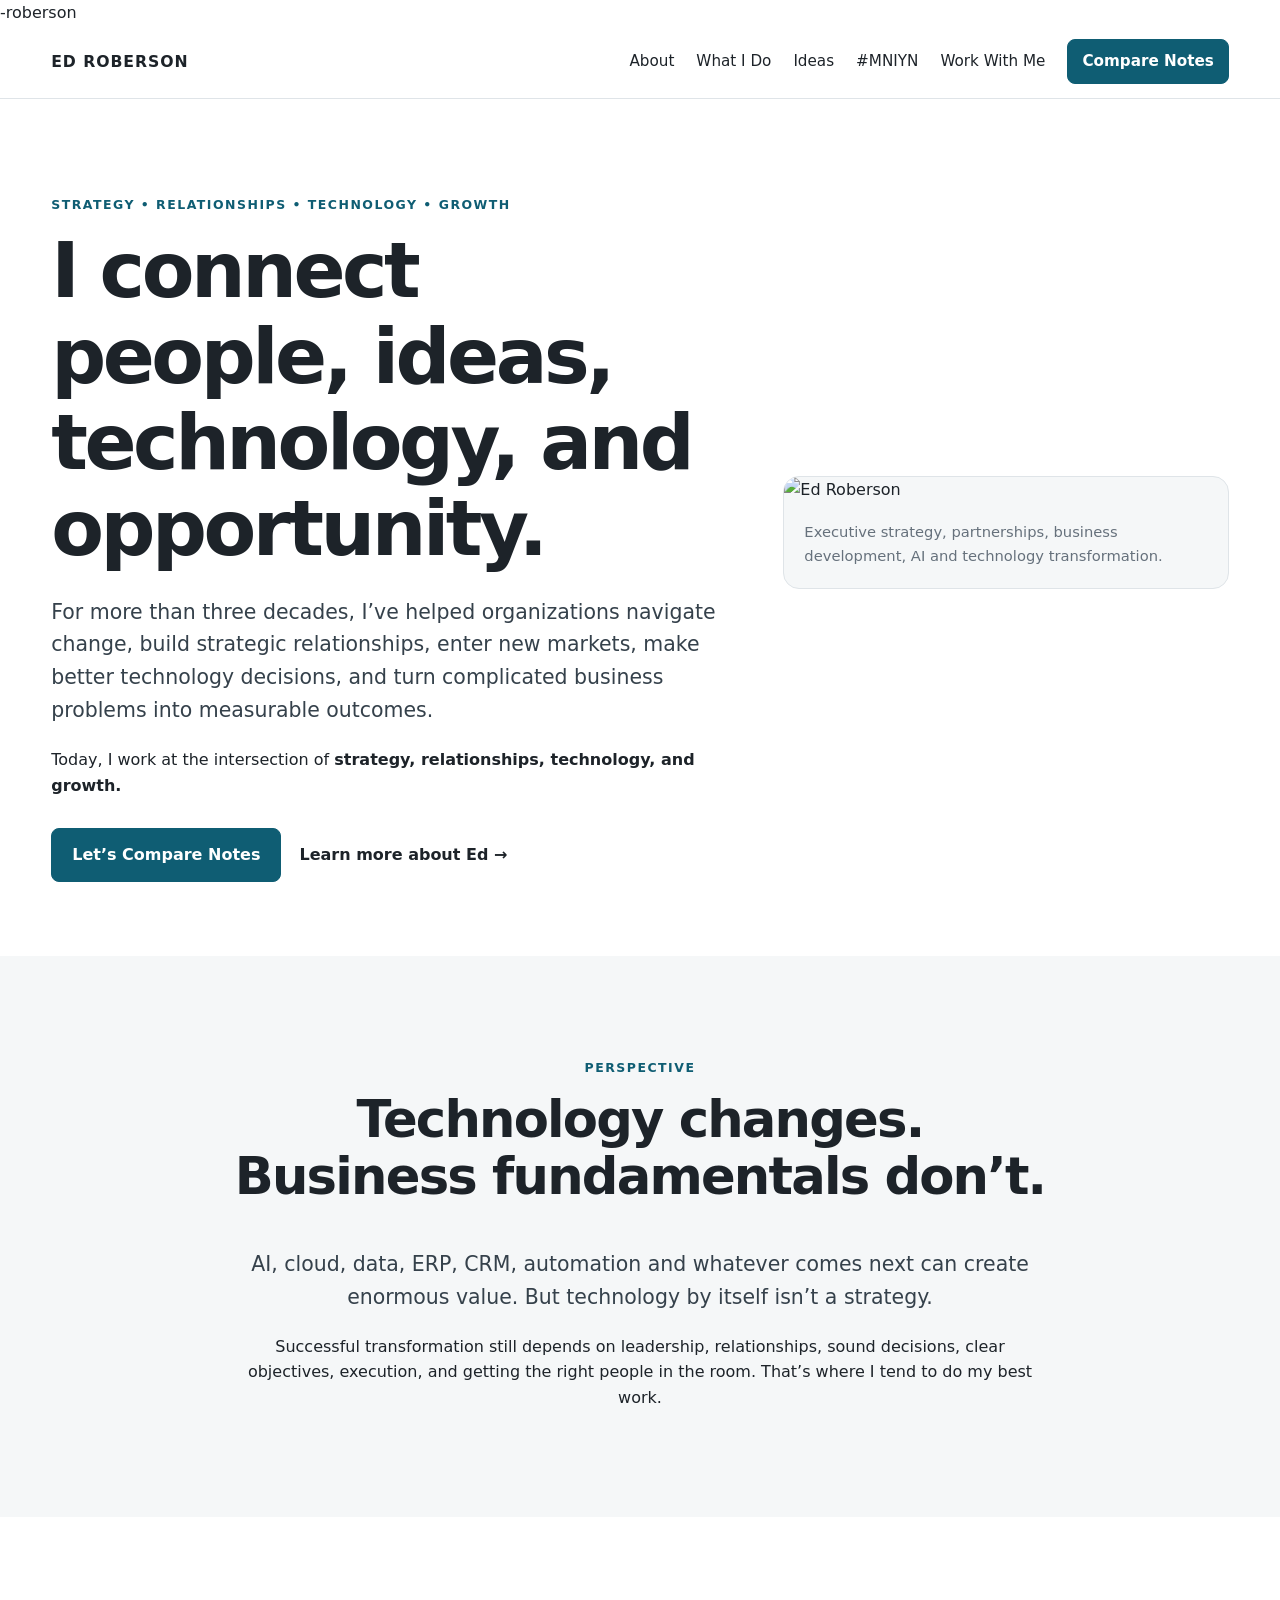
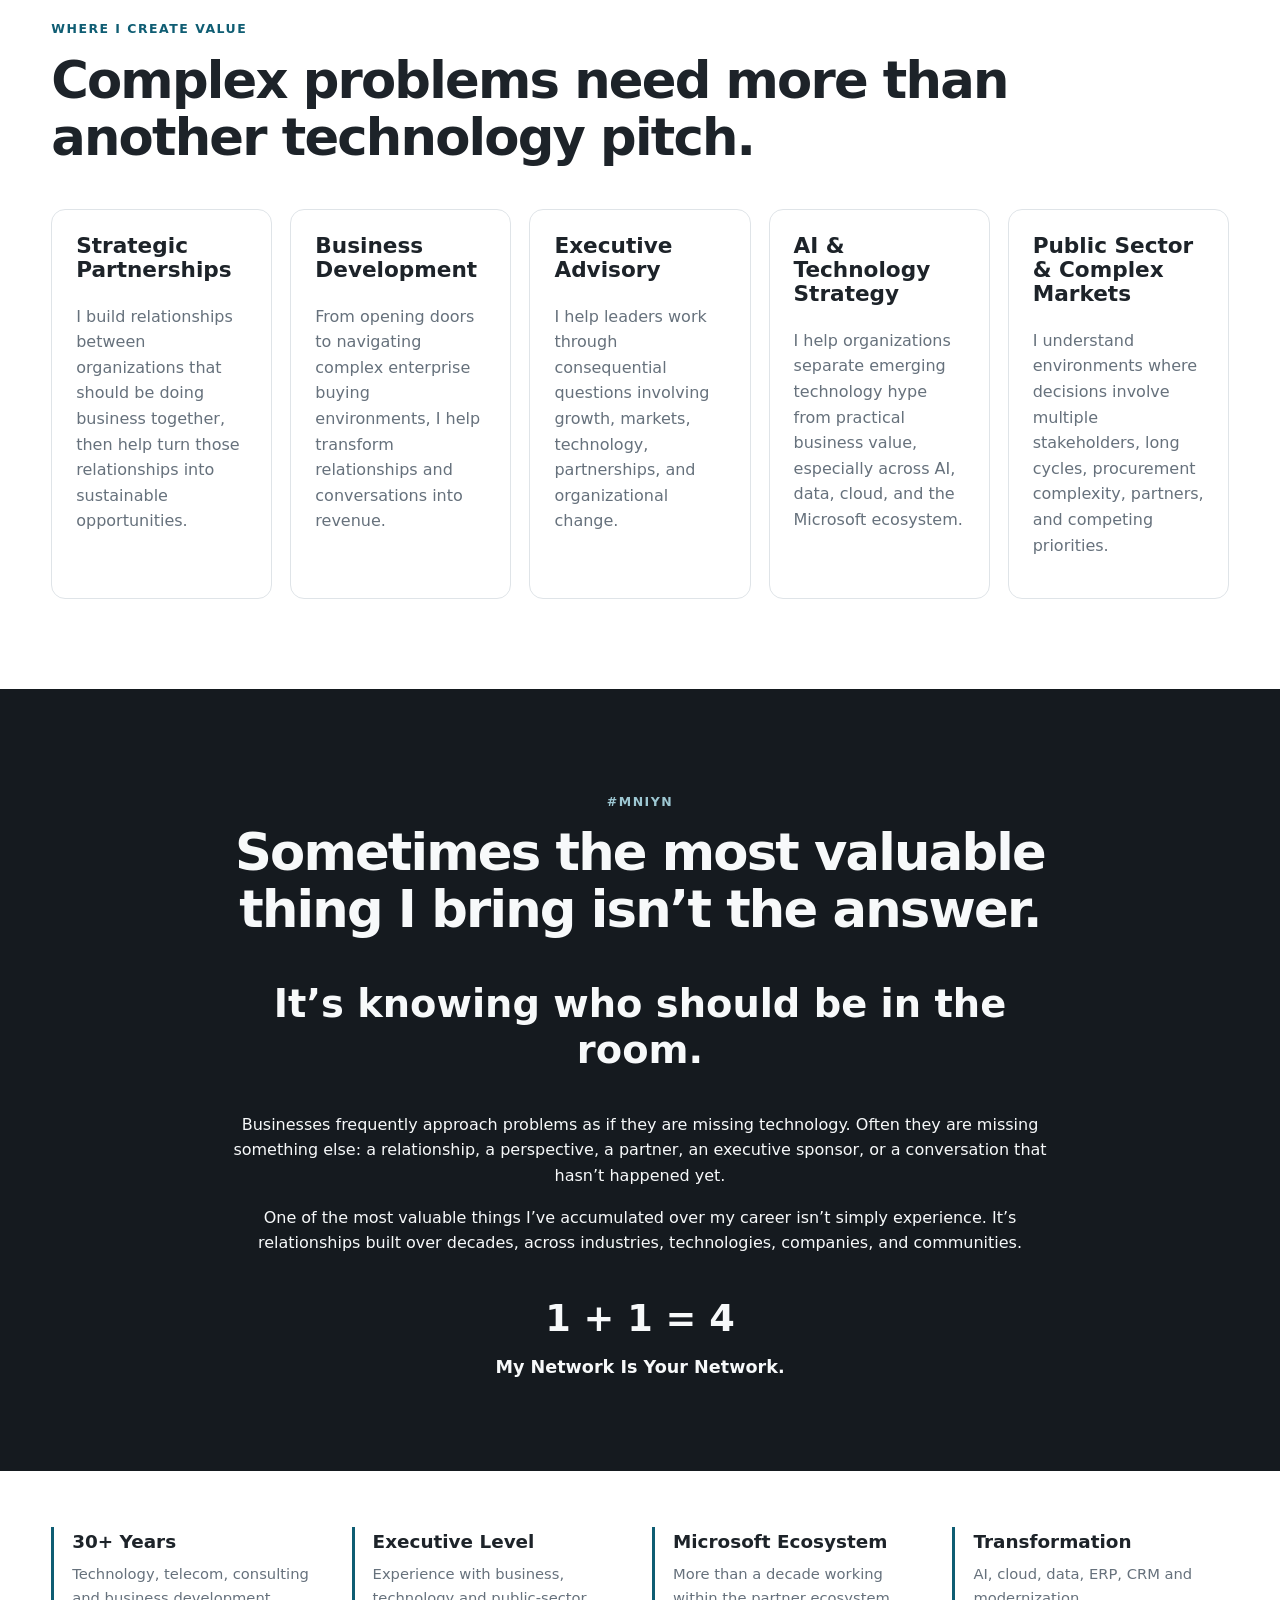
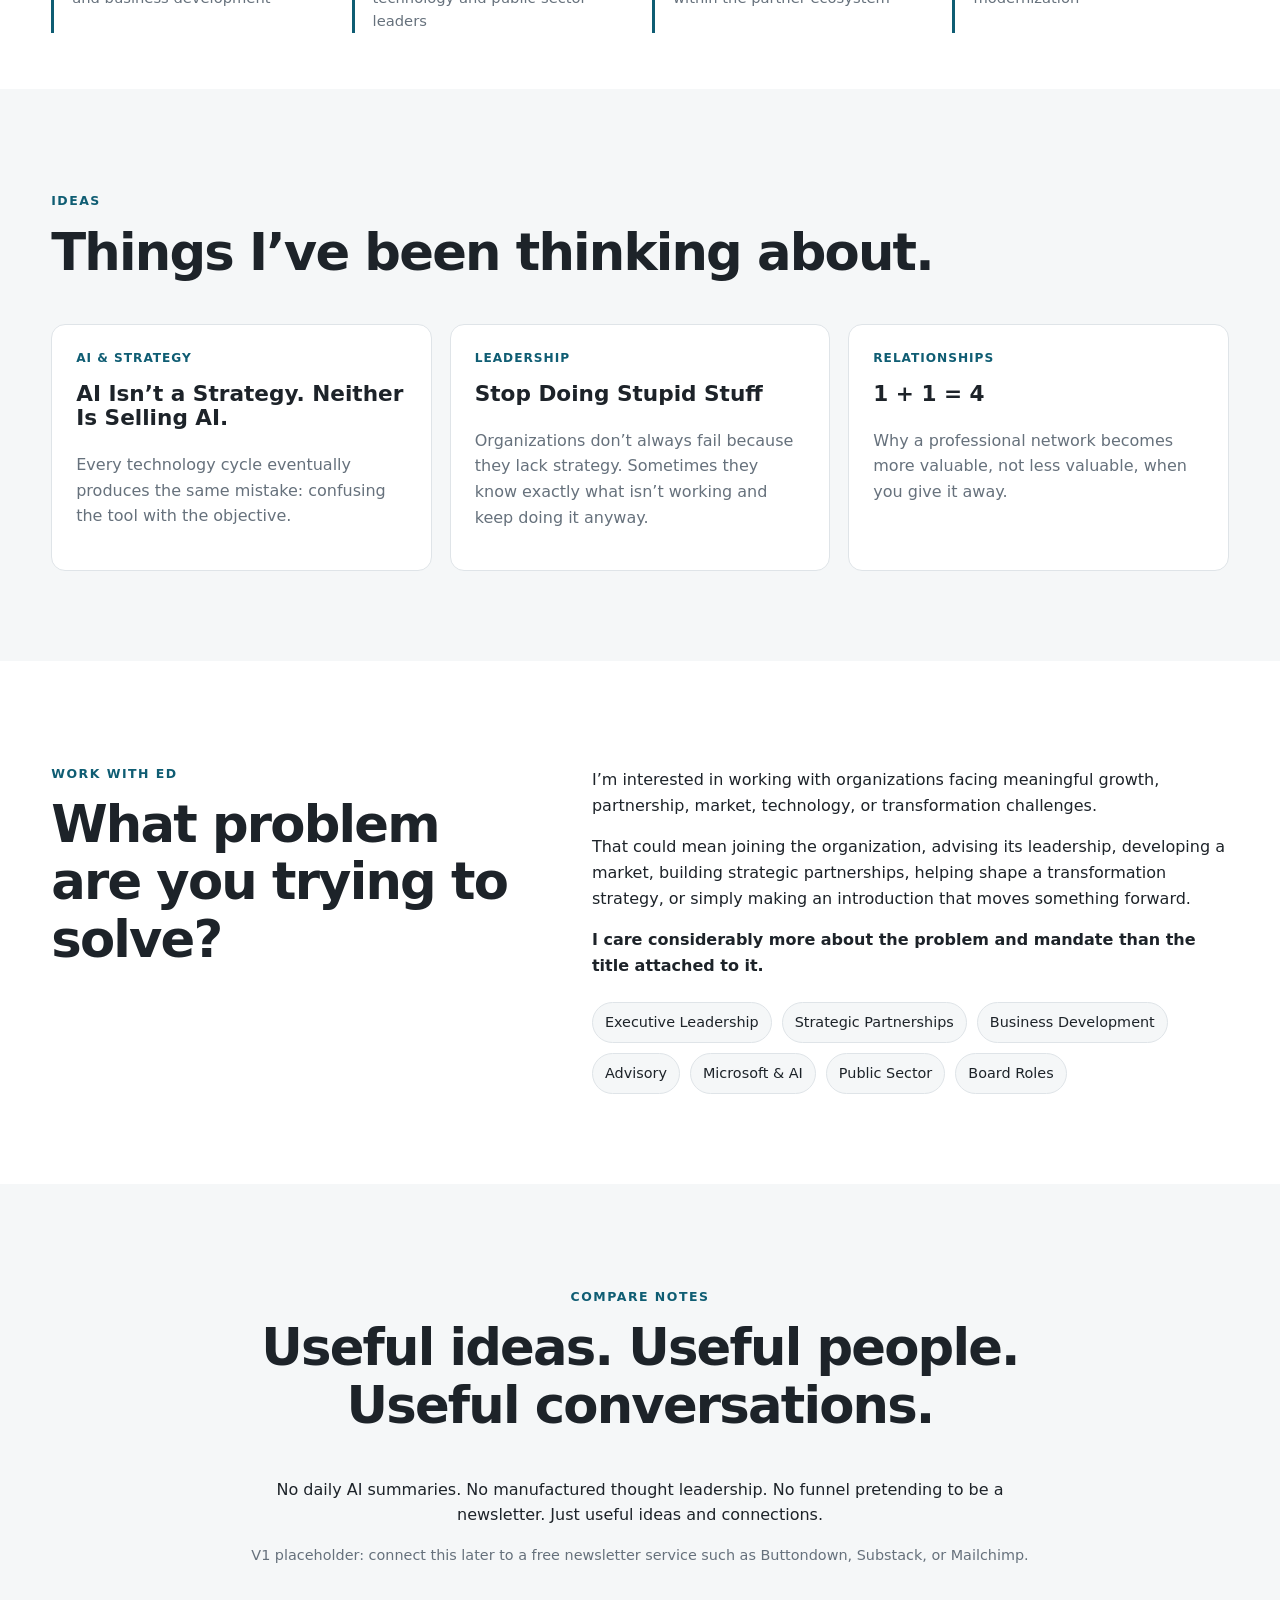
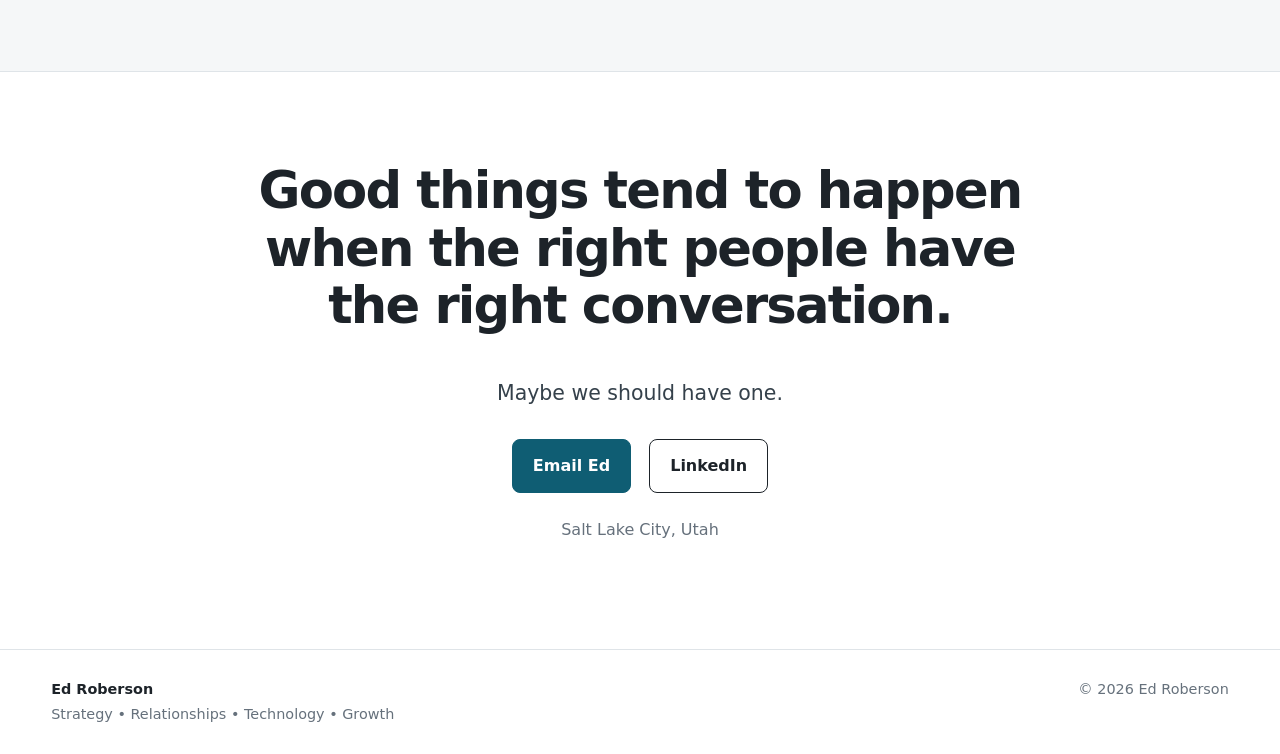
==== index.html @ 77c72680 "Update index.html" ====
-roberson<!DOCTYPE html>
<html lang="en">
<head>
  <meta charset="UTF-8" />
  <meta name="viewport" content="width=device-width, initial-scale=1.0" />
  <title>Ed Roberson | Strategy, Relationships, Technology, Growth</title>
  <meta name="description" content="Ed Roberson helps organizations connect strategy, relationships, technology, and opportunity to create growth and measurable business outcomes." />
  <meta property="og:title" content="Ed Roberson | Strategy, Relationships, Technology, Growth" />
  <meta property="og:description" content="I connect people, ideas, technology, and opportunity." />
  <meta property="og:type" content="website" />
  <meta property="og:url" content="https://www.edroberson.com/" />
  <link rel="stylesheet" href="assets/styles.css" />
</head>
<body>
  <header class="site-header">
    <div class="container nav-wrap">
      <a class="brand" href="#top">ED ROBERSON</a>
      <button class="menu-toggle" aria-label="Open menu" aria-expanded="false">Menu</button>
      <nav class="nav" aria-label="Primary navigation">
        <a href="#about">About</a>
        <a href="#value">What I Do</a>
        <a href="#ideas">Ideas</a>
        <a href="#mniyn">#MNIYN</a>
        <a href="#work">Work With Me</a>
        <a class="button button-small" href="#contact">Compare Notes</a>
      </nav>
    </div>
  </header>

  <main id="top">
    <section class="hero">
      <div class="container hero-grid">
        <div class="hero-copy">
          <p class="eyebrow">Strategy • Relationships • Technology • Growth</p>
          <h1>I connect people, ideas, technology, and opportunity.</h1>
          <p class="lead">For more than three decades, I’ve helped organizations navigate change, build strategic relationships, enter new markets, make better technology decisions, and turn complicated business problems into measurable outcomes.</p>
          <p>Today, I work at the intersection of <strong>strategy, relationships, technology, and growth.</strong></p>
          <div class="hero-actions">
            <a class="button" href="#contact">Let’s Compare Notes</a>
            <a class="text-link" href="#about">Learn more about Ed →</a>
          </div>
        </div>
        <div class="hero-card">
          <img class="hero-photo" src="assets/ed-roberson(3).jpg" alt="Ed Roberson">
          <p class="caption">Executive strategy, partnerships, business development, AI and technology transformation.</p>
        </div>
      </div>
    </section>

    <section class="section light" id="about">
      <div class="container narrow center">
        <p class="eyebrow">Perspective</p>
        <h2>Technology changes. Business fundamentals don’t.</h2>
        <p class="section-lead">AI, cloud, data, ERP, CRM, automation and whatever comes next can create enormous value. But technology by itself isn’t a strategy.</p>
        <p>Successful transformation still depends on leadership, relationships, sound decisions, clear objectives, execution, and getting the right people in the room. That’s where I tend to do my best work.</p>
      </div>
    </section>

    <section class="section" id="value">
      <div class="container">
        <p class="eyebrow">Where I Create Value</p>
        <h2>Complex problems need more than another technology pitch.</h2>
        <div class="cards">
          <article class="card">
            <h3>Strategic Partnerships</h3>
            <p>I build relationships between organizations that should be doing business together, then help turn those relationships into sustainable opportunities.</p>
          </article>
          <article class="card">
            <h3>Business Development</h3>
            <p>From opening doors to navigating complex enterprise buying environments, I help transform relationships and conversations into revenue.</p>
          </article>
          <article class="card">
            <h3>Executive Advisory</h3>
            <p>I help leaders work through consequential questions involving growth, markets, technology, partnerships, and organizational change.</p>
          </article>
          <article class="card">
            <h3>AI & Technology Strategy</h3>
            <p>I help organizations separate emerging technology hype from practical business value, especially across AI, data, cloud, and the Microsoft ecosystem.</p>
          </article>
          <article class="card">
            <h3>Public Sector & Complex Markets</h3>
            <p>I understand environments where decisions involve multiple stakeholders, long cycles, procurement complexity, partners, and competing priorities.</p>
          </article>
        </div>
      </div>
    </section>

    <section class="section dark" id="mniyn">
      <div class="container narrow center">
        <p class="eyebrow">#MNIYN</p>
        <h2>Sometimes the most valuable thing I bring isn’t the answer.</h2>
        <p class="big-quote">It’s knowing who should be in the room.</p>
        <p>Businesses frequently approach problems as if they are missing technology. Often they are missing something else: a relationship, a perspective, a partner, an executive sponsor, or a conversation that hasn’t happened yet.</p>
        <p>One of the most valuable things I’ve accumulated over my career isn’t simply experience. It’s relationships built over decades, across industries, technologies, companies, and communities.</p>
        <div class="mniyn-mark">
          <span>1 + 1 = 4</span>
          <strong>My Network Is Your Network.</strong>
        </div>
      </div>
    </section>

    <section class="section stats">
      <div class="container stats-grid">
        <div><strong>30+ Years</strong><span>Technology, telecom, consulting and business development</span></div>
        <div><strong>Executive Level</strong><span>Experience with business, technology and public-sector leaders</span></div>
        <div><strong>Microsoft Ecosystem</strong><span>More than a decade working within the partner ecosystem</span></div>
        <div><strong>Transformation</strong><span>AI, cloud, data, ERP, CRM and modernization</span></div>
      </div>
    </section>

    <section class="section light" id="ideas">
      <div class="container">
        <p class="eyebrow">Ideas</p>
        <h2>Things I’ve been thinking about.</h2>
        <div class="cards three">
          <article class="card article-card">
            <span class="tag">AI & Strategy</span>
            <h3>AI Isn’t a Strategy. Neither Is Selling AI.</h3>
            <p>Every technology cycle eventually produces the same mistake: confusing the tool with the objective.</p>
          </article>
          <article class="card article-card">
            <span class="tag">Leadership</span>
            <h3>Stop Doing Stupid Stuff</h3>
            <p>Organizations don’t always fail because they lack strategy. Sometimes they know exactly what isn’t working and keep doing it anyway.</p>
          </article>
          <article class="card article-card">
            <span class="tag">Relationships</span>
            <h3>1 + 1 = 4</h3>
            <p>Why a professional network becomes more valuable, not less valuable, when you give it away.</p>
          </article>
        </div>
      </div>
    </section>

    <section class="section" id="work">
      <div class="container split">
        <div>
          <p class="eyebrow">Work With Ed</p>
          <h2>What problem are you trying to solve?</h2>
        </div>
        <div>
          <p>I’m interested in working with organizations facing meaningful growth, partnership, market, technology, or transformation challenges.</p>
          <p>That could mean joining the organization, advising its leadership, developing a market, building strategic partnerships, helping shape a transformation strategy, or simply making an introduction that moves something forward.</p>
          <p><strong>I care considerably more about the problem and mandate than the title attached to it.</strong></p>
          <div class="pill-list" aria-label="Areas of interest">
            <span>Executive Leadership</span>
            <span>Strategic Partnerships</span>
            <span>Business Development</span>
            <span>Advisory</span>
            <span>Microsoft & AI</span>
            <span>Public Sector</span>
            <span>Board Roles</span>
          </div>
        </div>
      </div>
    </section>

    <section class="section light">
      <div class="container narrow center">
        <p class="eyebrow">Compare Notes</p>
        <h2>Useful ideas. Useful people. Useful conversations.</h2>
        <p>No daily AI summaries. No manufactured thought leadership. No funnel pretending to be a newsletter. Just useful ideas and connections.</p>
        <p class="small-note">V1 placeholder: connect this later to a free newsletter service such as Buttondown, Substack, or Mailchimp.</p>
      </div>
    </section>

    <section class="section final-cta" id="contact">
      <div class="container narrow center">
        <h2>Good things tend to happen when the right people have the right conversation.</h2>
        <p class="section-lead">Maybe we should have one.</p>
        <div class="hero-actions centered">
          <a class="button" href="mailto:ersquared@gmail.com">Email Ed</a>
          <a class="button button-outline" href="https://www.linkedin.com/in/edroberson/" target="_blank" rel="noopener">LinkedIn</a>
        </div>
        <p class="location">Salt Lake City, Utah</p>
      </div>
    </section>
  </main>

  <footer class="site-footer">
    <div class="container footer-wrap">
      <div>
        <strong>Ed Roberson</strong>
        <span>Strategy • Relationships • Technology • Growth</span>
      </div>
      <div>© <span id="year"></span> Ed Roberson</div>
    </div>
  </footer>

  <script src="assets/script.js"></script>
</body>
</html>
---- assets/styles.css ----
* { box-sizing: border-box; }
:root {
  --bg: #ffffff;
  --text: #1d2329;
  --muted: #66717c;
  --line: #dfe4e8;
  --soft: #f5f7f8;
  --dark: #151a1f;
  --accent: #0f5d73;
  --max: 1180px;
}
html { scroll-behavior: smooth; }
body {
  margin: 0;
  font-family: Inter, ui-sans-serif, system-ui, -apple-system, BlinkMacSystemFont, "Segoe UI", sans-serif;
  color: var(--text);
  background: var(--bg);
  line-height: 1.6;
}
a { color: inherit; }
.container { width: min(92%, var(--max)); margin: 0 auto; }
.narrow { max-width: 820px; }
.center { text-align: center; }
.site-header {
  position: sticky; top: 0; z-index: 50;
  background: rgba(255,255,255,.94);
  border-bottom: 1px solid var(--line);
  backdrop-filter: blur(10px);
}
.nav-wrap { min-height: 72px; display: flex; align-items: center; justify-content: space-between; gap: 24px; }
.brand { text-decoration: none; font-weight: 800; letter-spacing: .06em; font-size: .98rem; }
.nav { display: flex; align-items: center; gap: 22px; }
.nav a { text-decoration: none; font-size: .95rem; }
.menu-toggle { display: none; background: none; border: 1px solid var(--line); padding: 8px 12px; border-radius: 8px; }
.button {
  display: inline-flex; align-items: center; justify-content: center;
  padding: 13px 20px; border-radius: 8px;
  background: var(--accent); color: #fff; text-decoration: none; font-weight: 700;
  border: 1px solid var(--accent);
}
.button-small { padding: 9px 14px; }
.button-outline { background: transparent; color: var(--text); border-color: var(--text); }
.hero { padding: 84px 0 74px; }
.hero-grid { display: grid; grid-template-columns: 1.2fr .8fr; gap: 64px; align-items: center; }
.eyebrow { text-transform: uppercase; letter-spacing: .12em; font-size: .78rem; font-weight: 800; color: var(--accent); }
h1, h2, h3 { line-height: 1.12; margin-top: 0; }
h1 { font-size: clamp(3rem, 6vw, 5.6rem); letter-spacing: -.045em; margin-bottom: 24px; }
h2 { font-size: clamp(2.1rem, 4vw, 3.6rem); letter-spacing: -.035em; }
h3 { font-size: 1.35rem; }
.lead, .section-lead { font-size: 1.28rem; color: #35414b; }
.hero-actions { display: flex; gap: 18px; align-items: center; margin-top: 30px; flex-wrap: wrap; }
.hero-actions.centered { justify-content: center; }
.text-link { font-weight: 700; text-decoration: none; }
.hero-card { border: 1px solid var(--line); border-radius: 16px; overflow: hidden; background: var(--soft); }
.photo-placeholder {
  aspect-ratio: 4/5; display: grid; place-items: center;
  background: linear-gradient(145deg, #e7ecef, #f9fafb);
  color: var(--muted); font-size: .82rem; letter-spacing: .1em; font-weight: 800;
}
.caption { padding: 18px 20px 20px; margin: 0; color: var(--muted); font-size: .92rem; }
.section { padding: 90px 0; }
.light { background: var(--soft); }
.dark { background: var(--dark); color: #f7f9fa; }
.dark .eyebrow { color: #9dc7d2; }
.big-quote { font-size: clamp(1.7rem, 3vw, 2.7rem); font-weight: 800; line-height: 1.2; }
.cards { display: grid; grid-template-columns: repeat(5, 1fr); gap: 18px; margin-top: 36px; }
.cards.three { grid-template-columns: repeat(3, 1fr); }
.card { background: #fff; border: 1px solid var(--line); border-radius: 14px; padding: 24px; }
.card p { color: var(--muted); }
.tag { display: inline-block; font-size: .76rem; font-weight: 800; text-transform: uppercase; letter-spacing: .08em; color: var(--accent); margin-bottom: 14px; }
.mniyn-mark { margin-top: 34px; display: grid; gap: 4px; }
.mniyn-mark span { font-size: 2.3rem; font-weight: 900; }
.mniyn-mark strong { font-size: 1.1rem; }
.stats { padding: 56px 0; }
.stats-grid { display: grid; grid-template-columns: repeat(4, 1fr); gap: 24px; }
.stats-grid div { border-left: 3px solid var(--accent); padding-left: 18px; }
.stats-grid strong, .stats-grid span { display: block; }
.stats-grid strong { font-size: 1.15rem; }
.stats-grid span { color: var(--muted); font-size: .92rem; margin-top: 6px; }
.split { display: grid; grid-template-columns: .85fr 1.15fr; gap: 70px; align-items: start; }
.pill-list { display: flex; flex-wrap: wrap; gap: 10px; margin-top: 24px; }
.pill-list span { border: 1px solid var(--line); border-radius: 999px; padding: 8px 12px; font-size: .9rem; background: var(--soft); }
.small-note { color: var(--muted); font-size: .9rem; }
.final-cta { border-top: 1px solid var(--line); }
.location { color: var(--muted); margin-top: 24px; }
.site-footer { border-top: 1px solid var(--line); padding: 28px 0; }
.footer-wrap { display: flex; justify-content: space-between; gap: 24px; color: var(--muted); font-size: .9rem; }
.footer-wrap div:first-child { display: grid; gap: 2px; }
.footer-wrap strong { color: var(--text); }

@media (max-width: 980px) {
  .hero-grid, .split { grid-template-columns: 1fr; }
  .cards { grid-template-columns: repeat(2, 1fr); }
  .cards.three { grid-template-columns: 1fr; }
  .stats-grid { grid-template-columns: repeat(2, 1fr); }
  .hero-card { max-width: 560px; }
}
@media (max-width: 760px) {
  .menu-toggle { display: block; }
  .nav {
    display: none; position: absolute; top: 72px; left: 0; right: 0;
    background: #fff; border-bottom: 1px solid var(--line); padding: 18px 4%;
    flex-direction: column; align-items: stretch;
  }
  .nav.open { display: flex; }
  .nav .button { text-align: center; }
  .hero { padding-top: 58px; }
  h1 { font-size: 3.2rem; }
  .section { padding: 68px 0; }
  .cards, .stats-grid { grid-template-columns: 1fr; }
  .footer-wrap { flex-direction: column; }
}
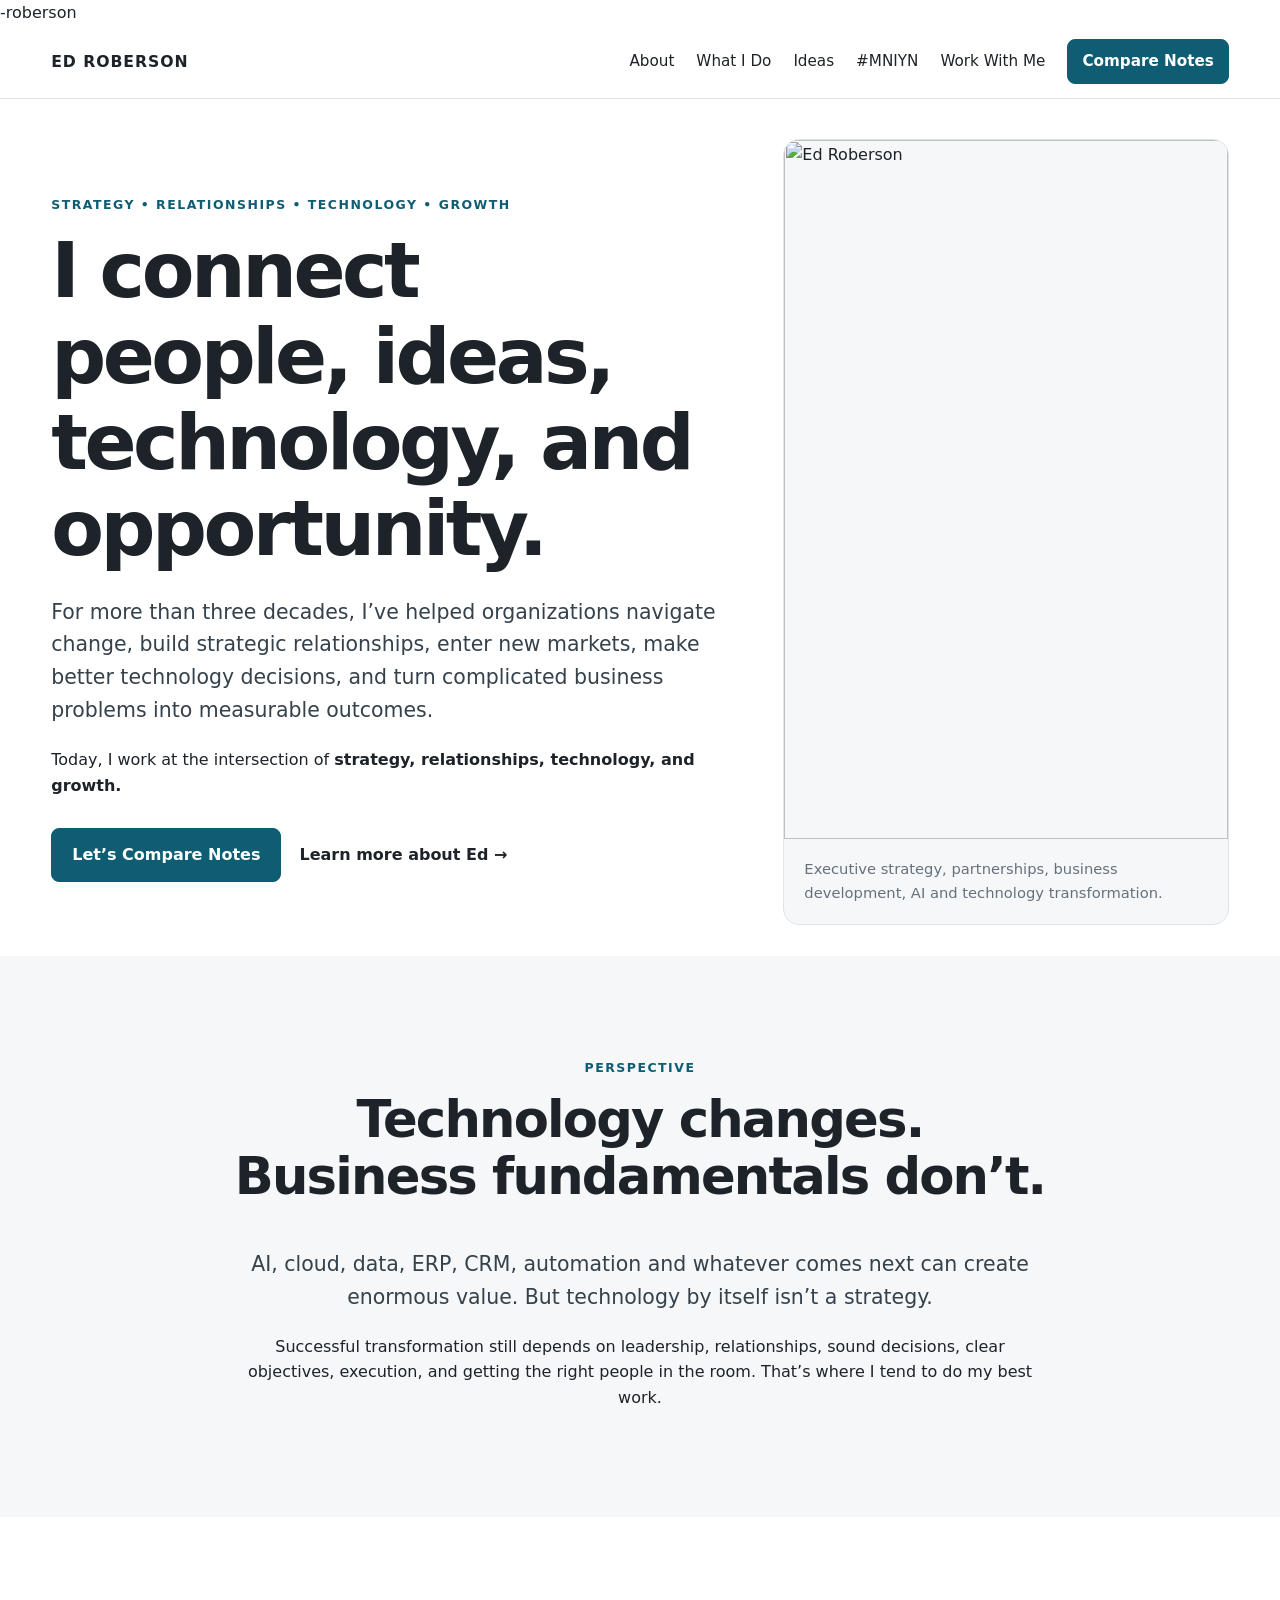
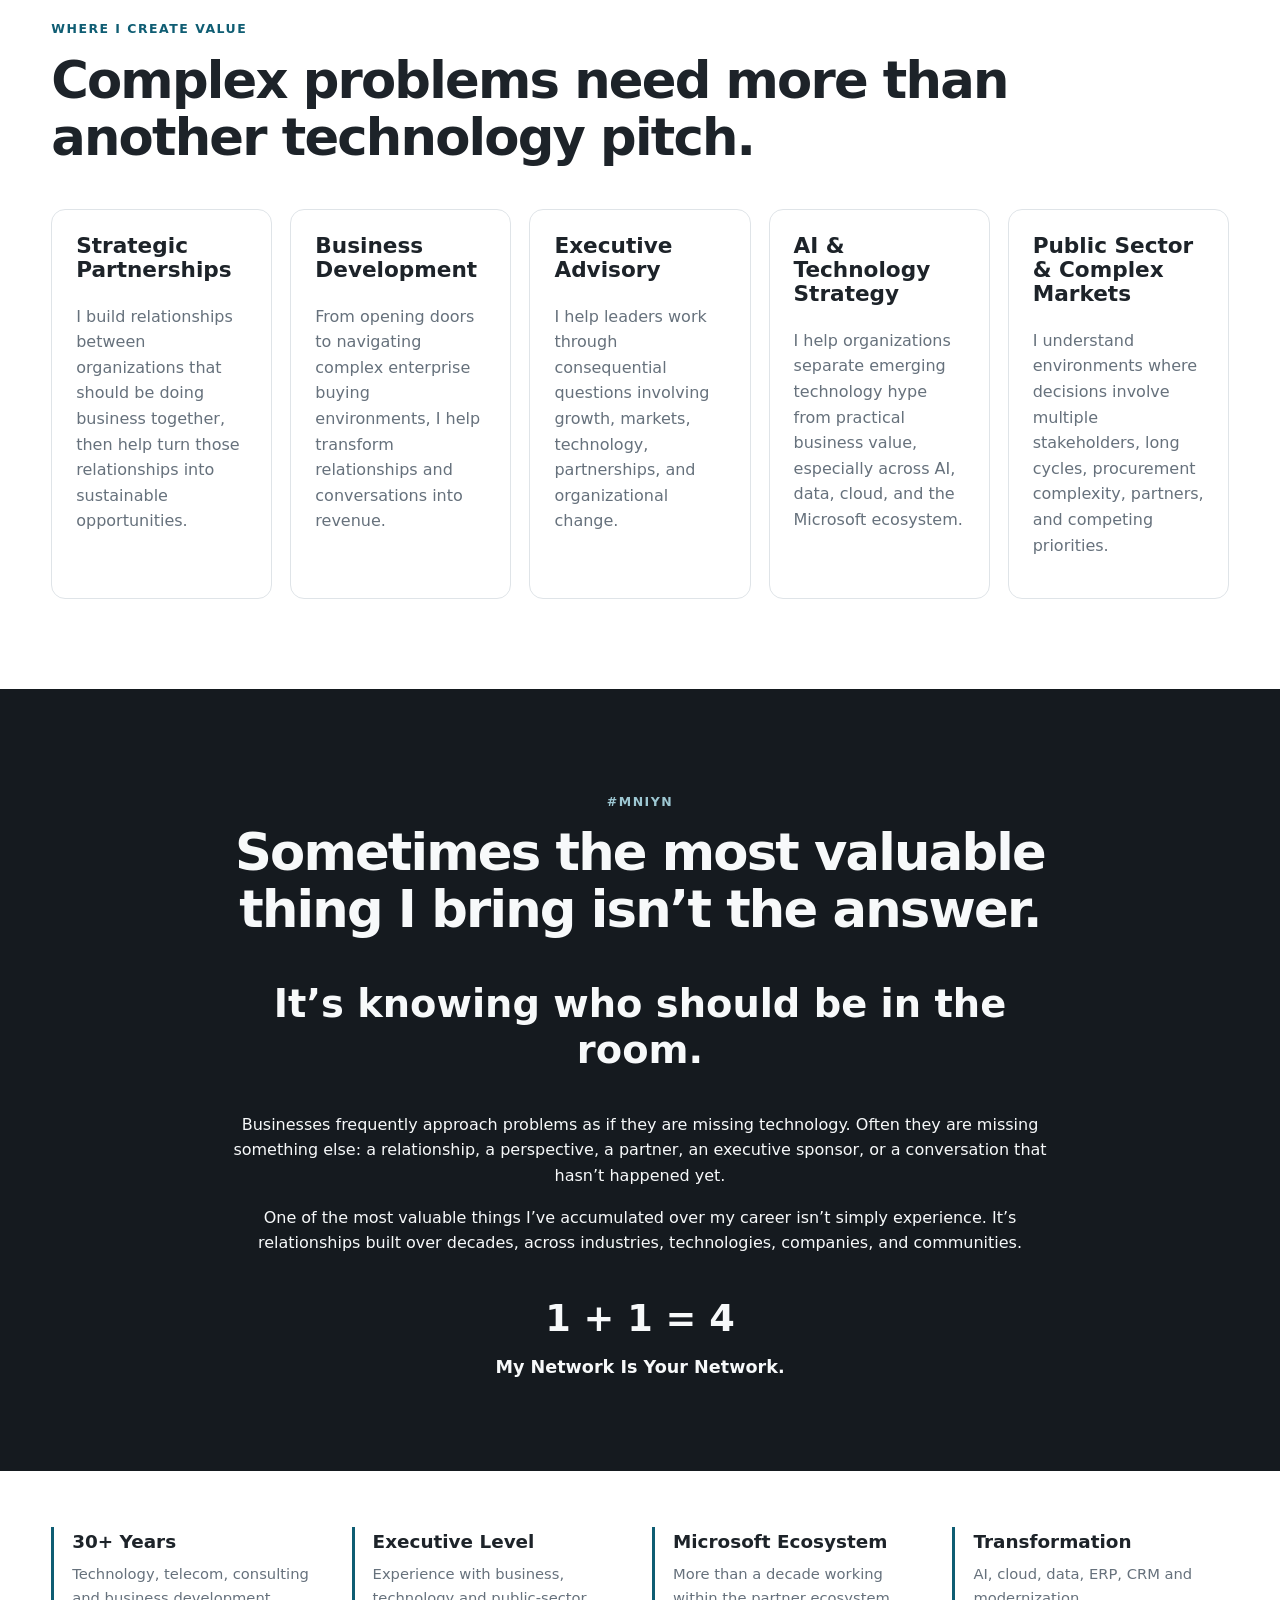
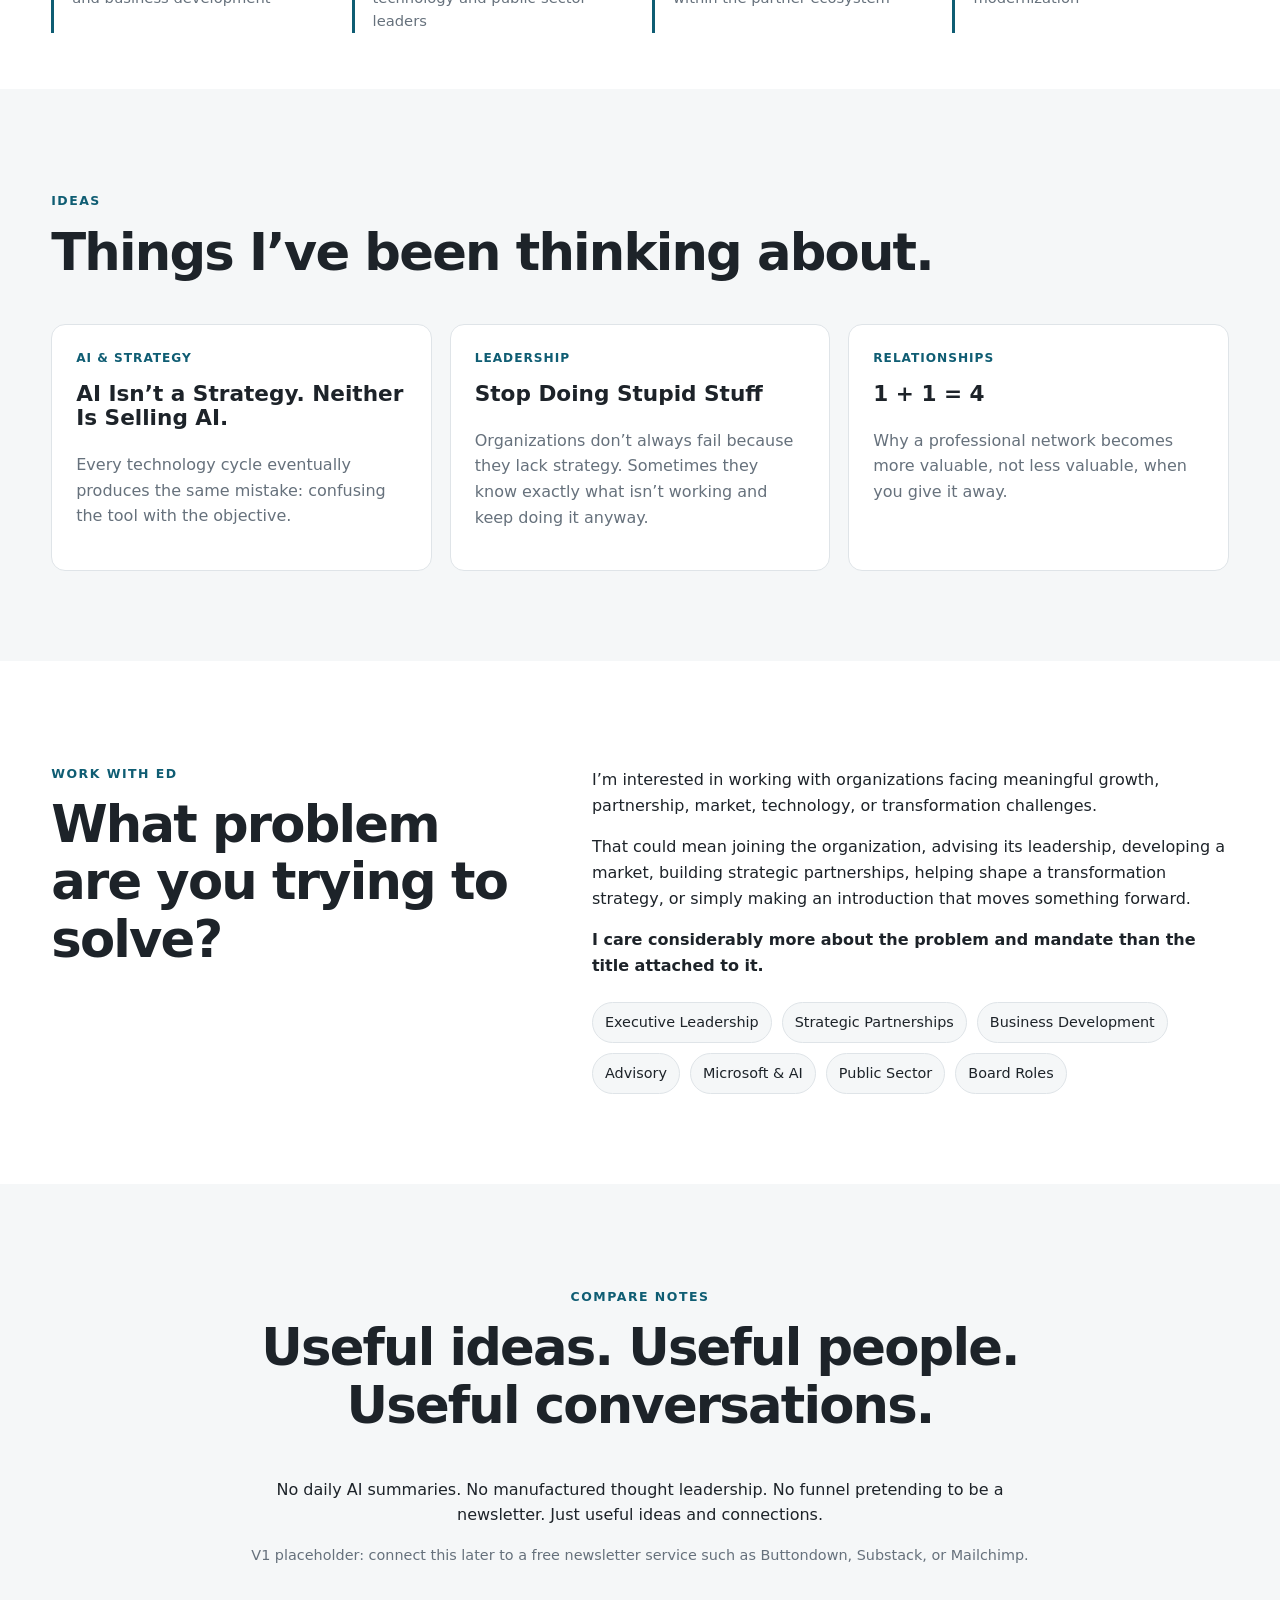
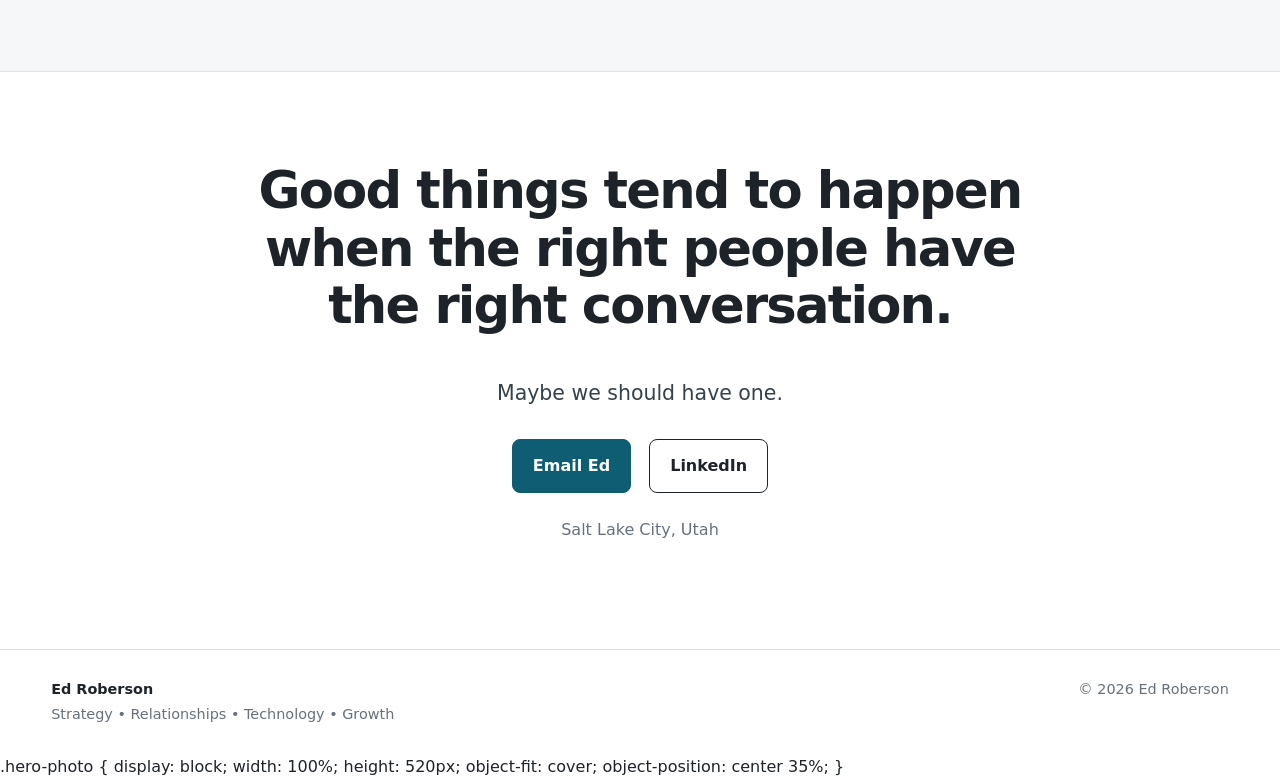
==== commit b2aed73a: "Update index.html" ====
--- a/index.html
+++ b/index.html
@@ -41,7 +41,7 @@
           </div>
         </div>
         <div class="hero-card">
-          <img class="hero-photo" src="assets/ed-roberson(3).jpg" alt="Ed Roberson">
+          <img class="hero-photo" src="assets/ed-roberson.jpg" alt="Ed Roberson">
           <p class="caption">Executive strategy, partnerships, business development, AI and technology transformation.</p>
         </div>
       </div>
@@ -190,3 +190,10 @@
   <script src="assets/script.js"></script>
 </body>
 </html>
+.hero-photo {
+  display: block;
+  width: 100%;
+  height: 520px;
+  object-fit: cover;
+  object-position: center 35%;
+}
--- a/assets/styles.css
+++ b/assets/styles.css
@@ -110,3 +110,9 @@
   .cards, .stats-grid { grid-template-columns: 1fr; }
   .footer-wrap { flex-direction: column; }
 }
+.hero-photo {
+  display: block;
+  width: 100%;
+  aspect-ratio: 4 / 5;
+  object-fit: cover;
+}
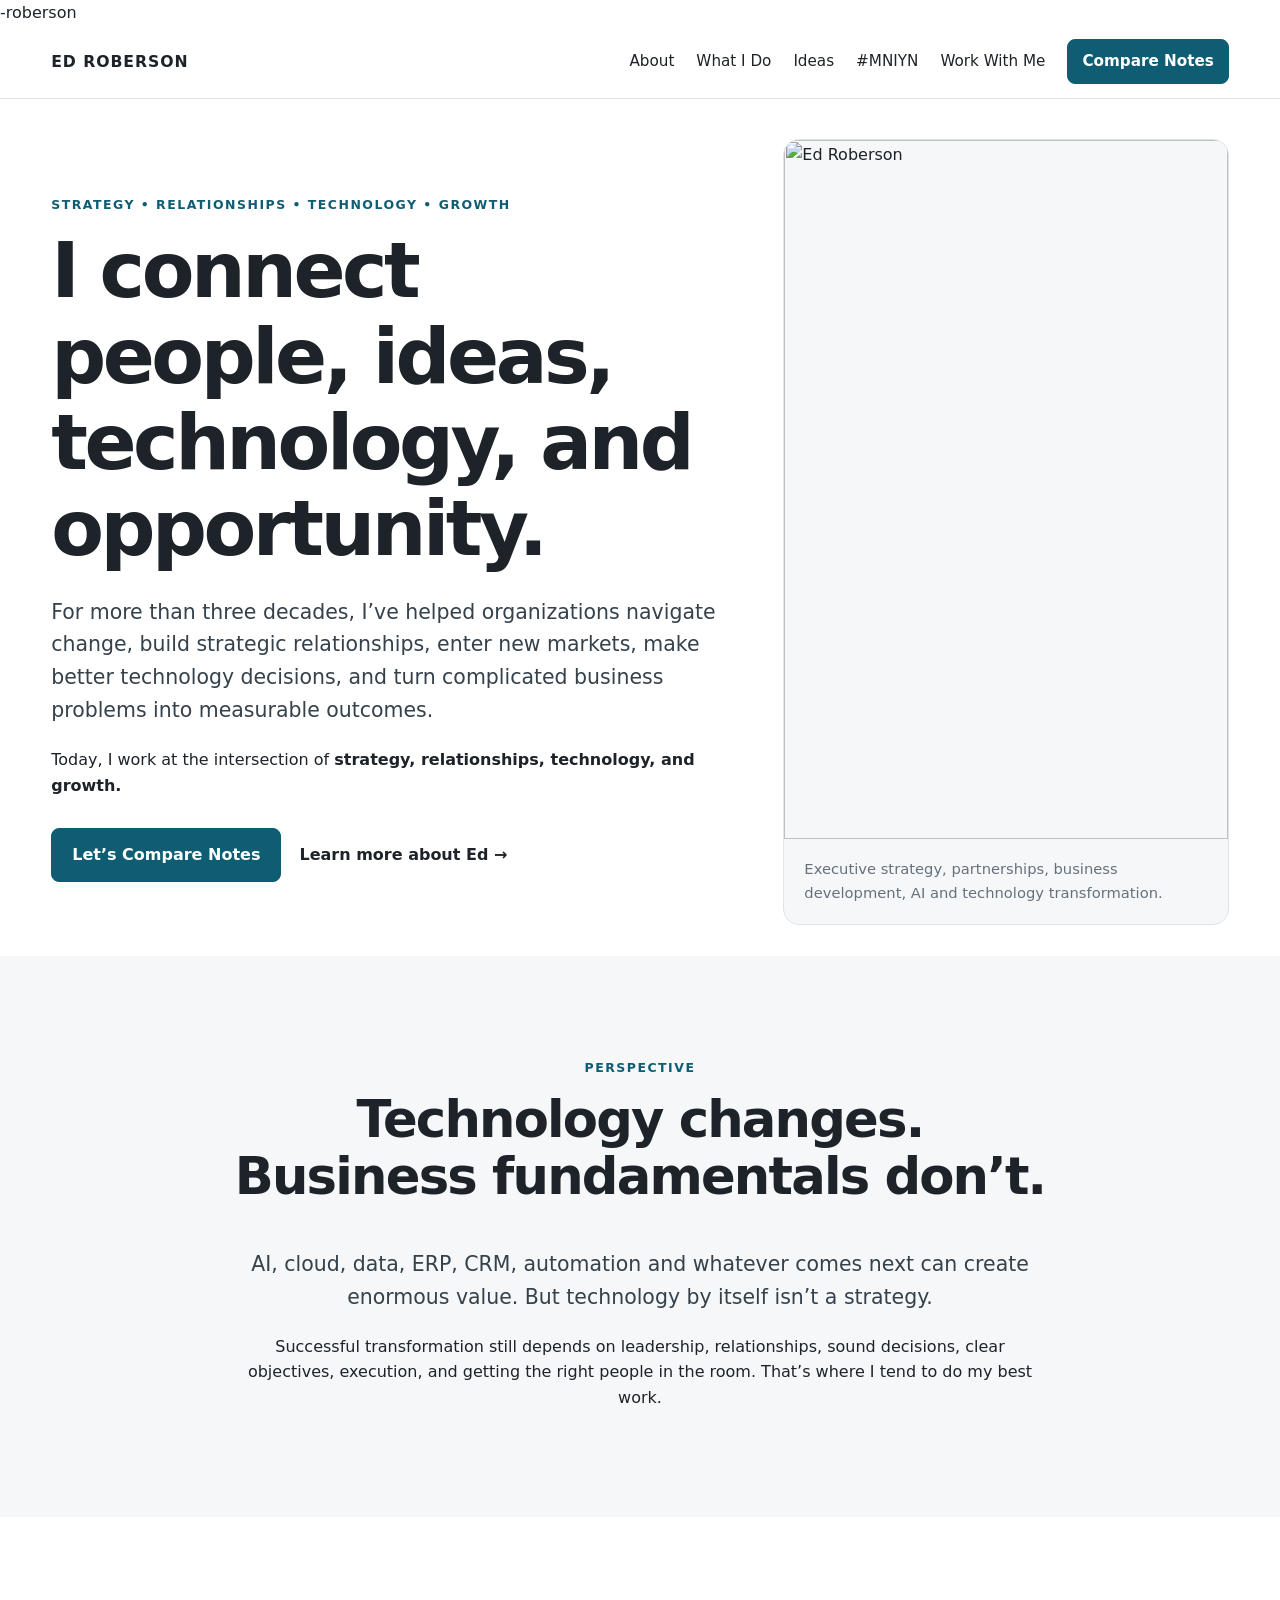
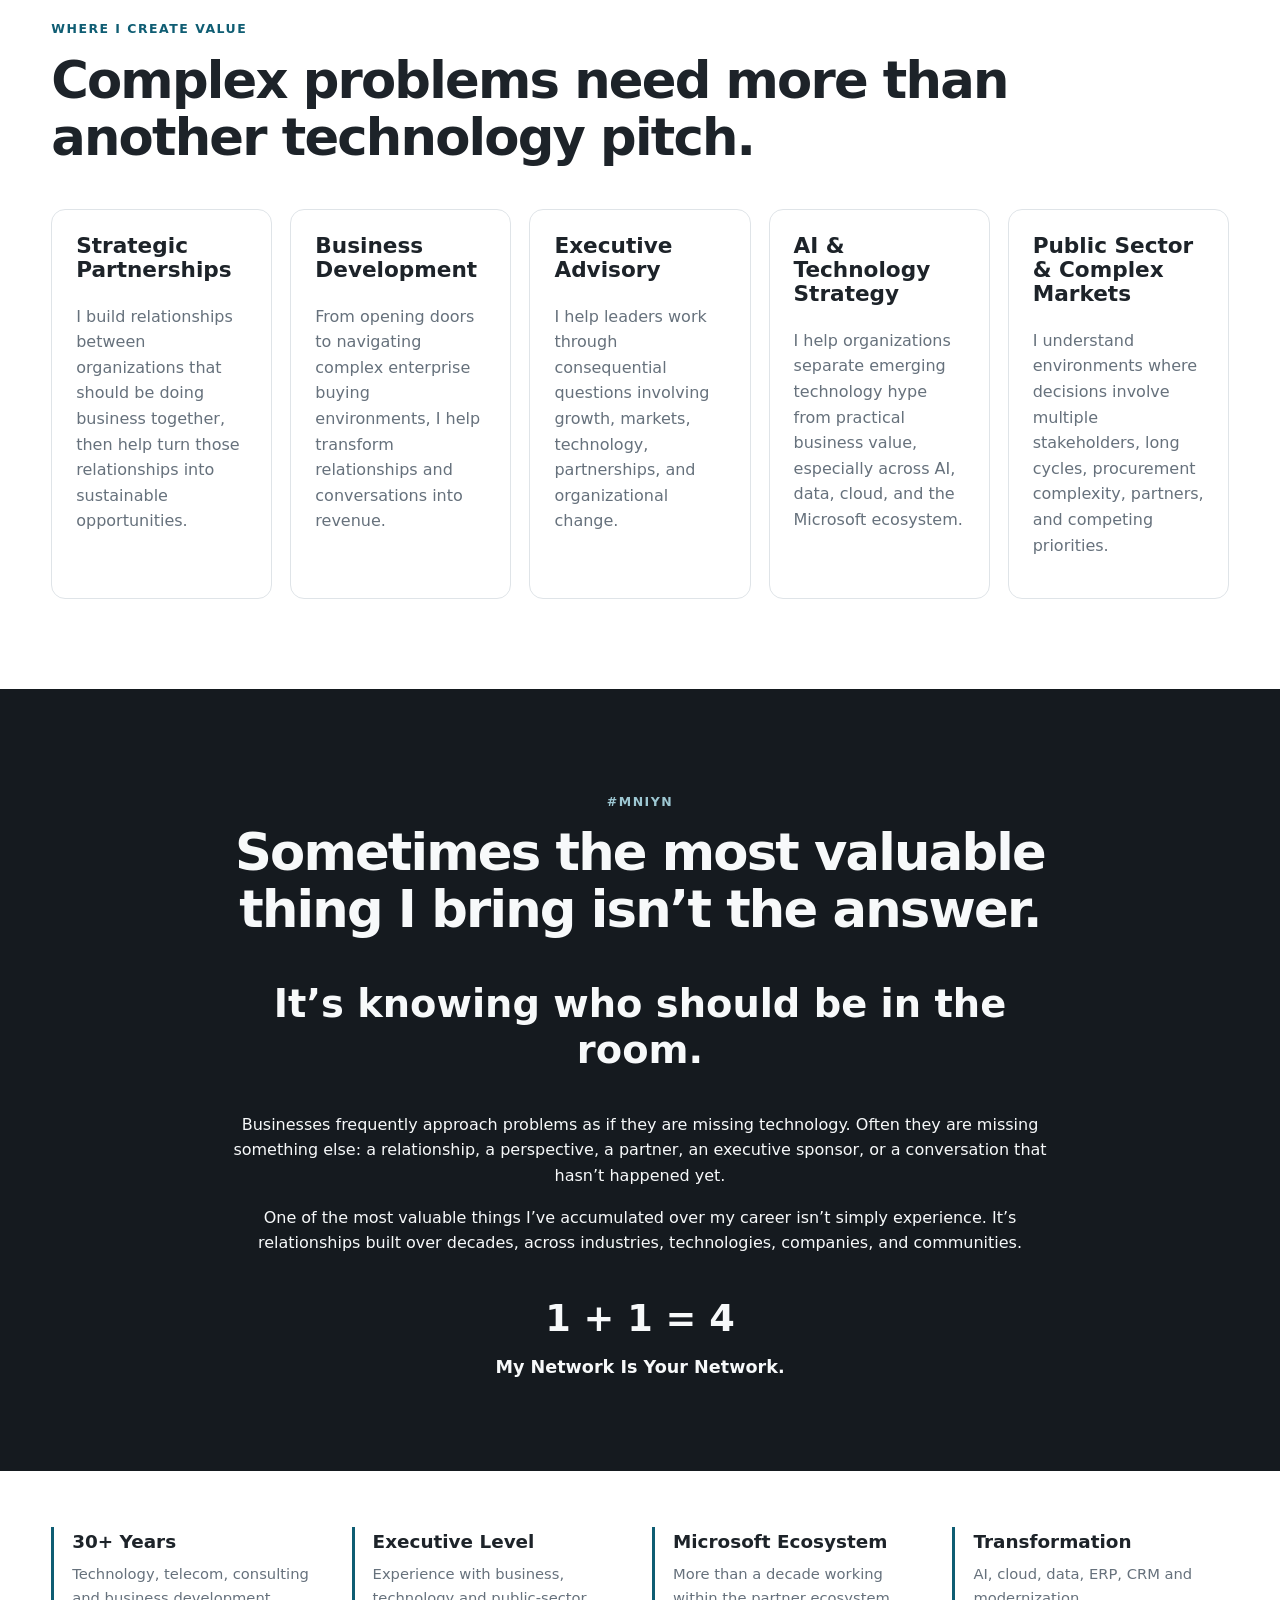
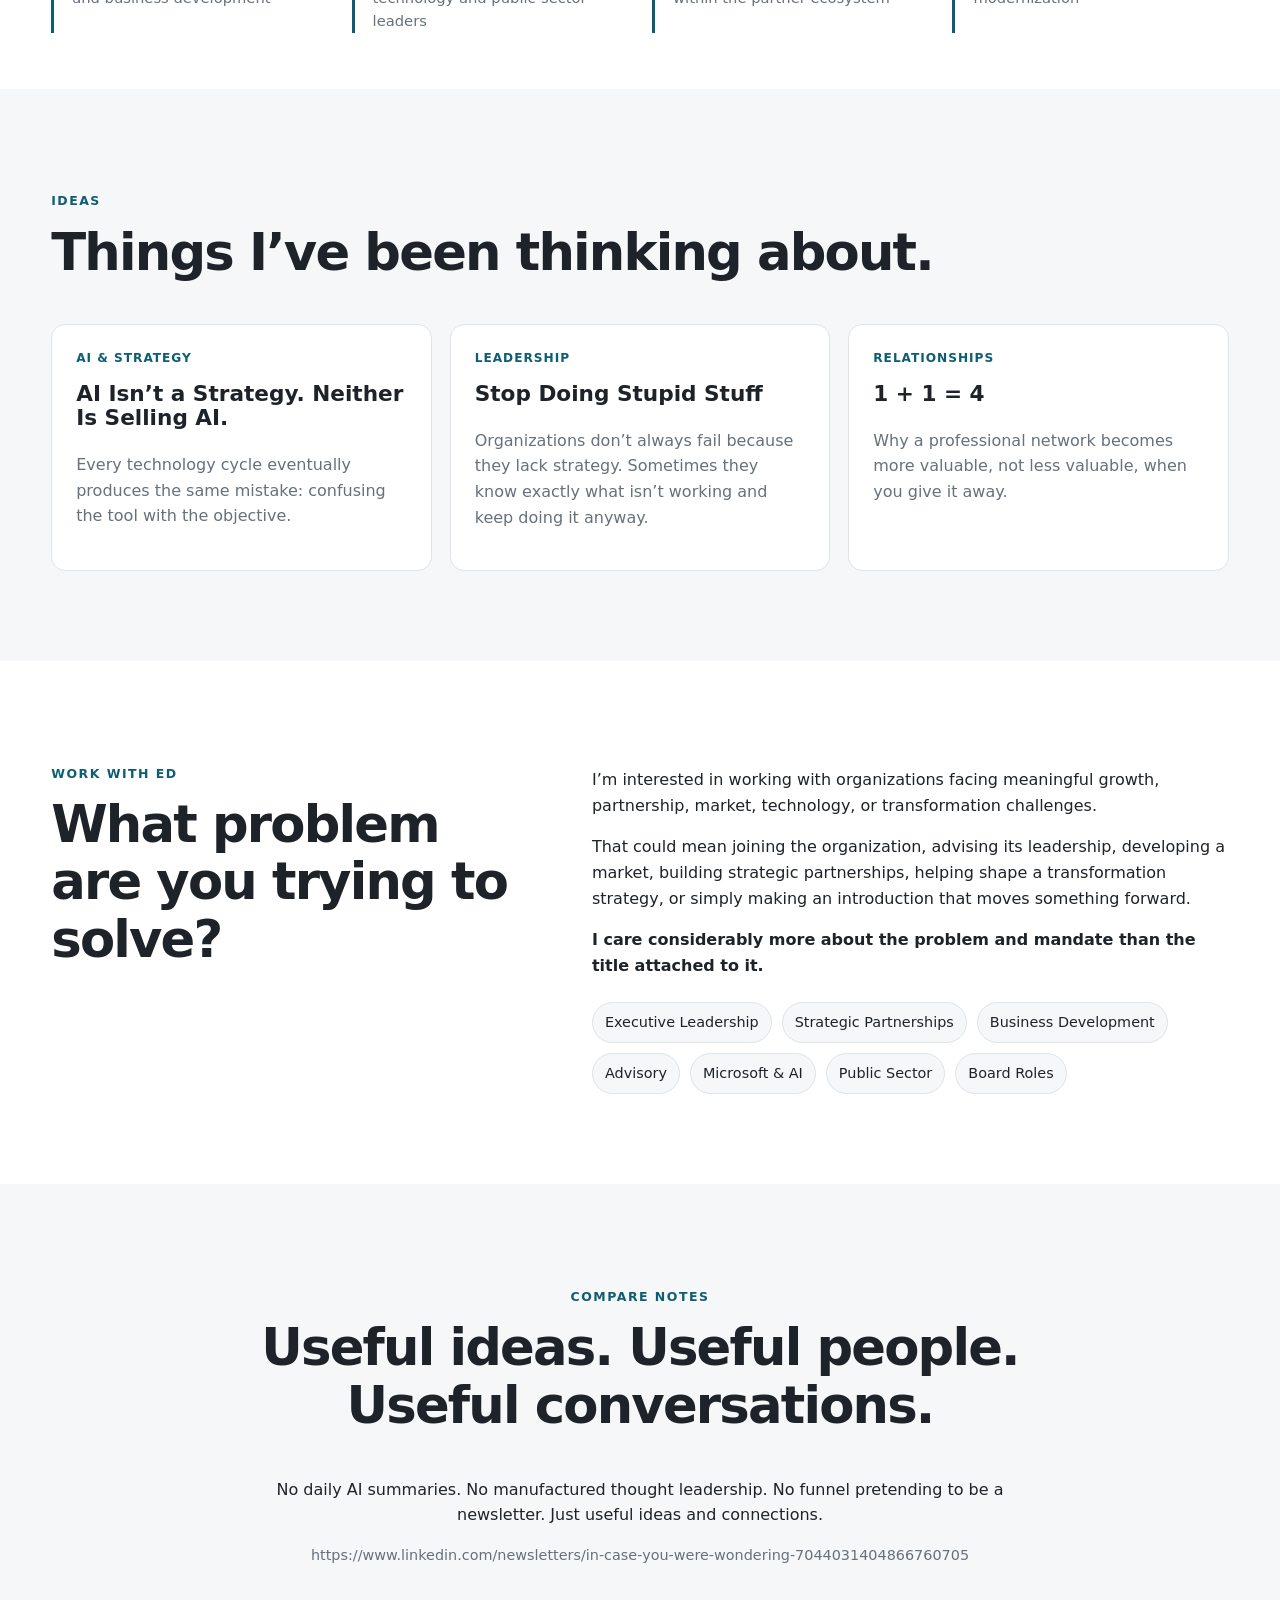
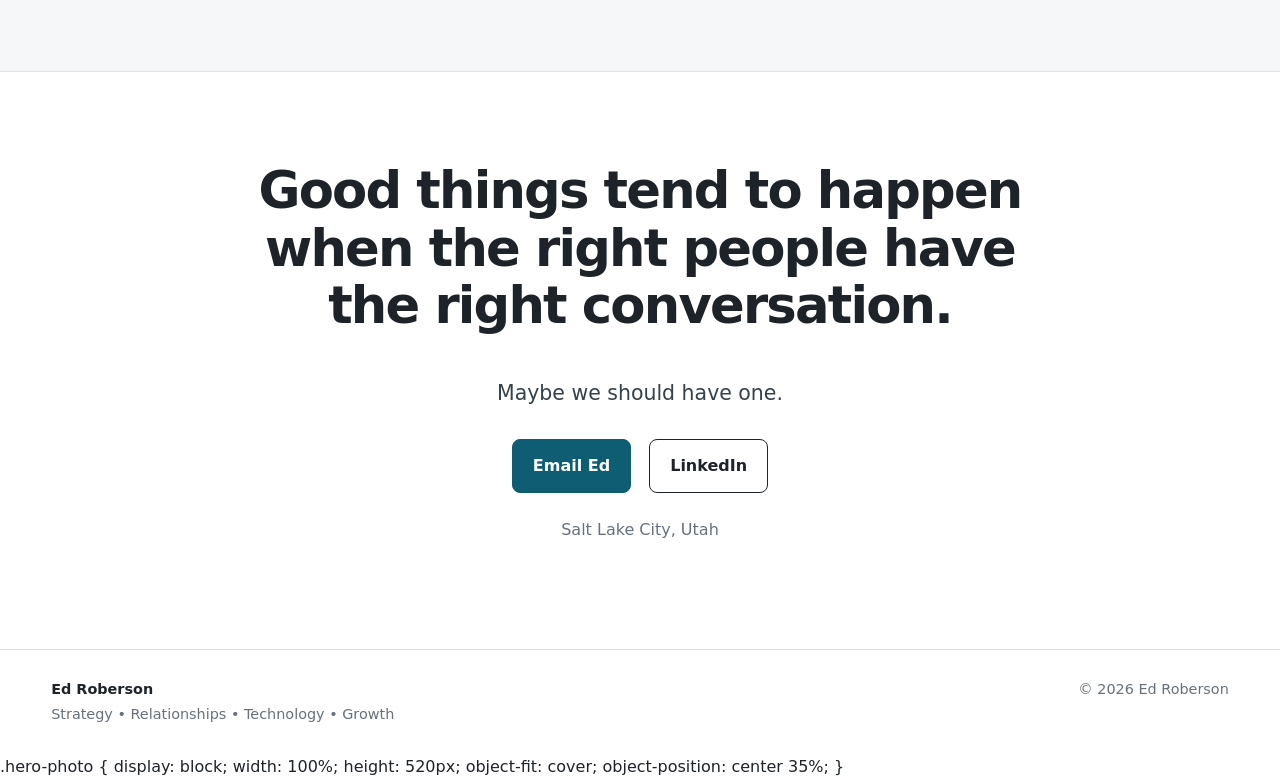
==== commit 6241d78f: "Newsletter link" ====
--- a/index.html
+++ b/index.html
@@ -160,7 +160,7 @@
         <p class="eyebrow">Compare Notes</p>
         <h2>Useful ideas. Useful people. Useful conversations.</h2>
         <p>No daily AI summaries. No manufactured thought leadership. No funnel pretending to be a newsletter. Just useful ideas and connections.</p>
-        <p class="small-note">V1 placeholder: connect this later to a free newsletter service such as Buttondown, Substack, or Mailchimp.</p>
+        <p class="small-note">https://www.linkedin.com/newsletters/in-case-you-were-wondering-7044031404866760705</p>
       </div>
     </section>
 
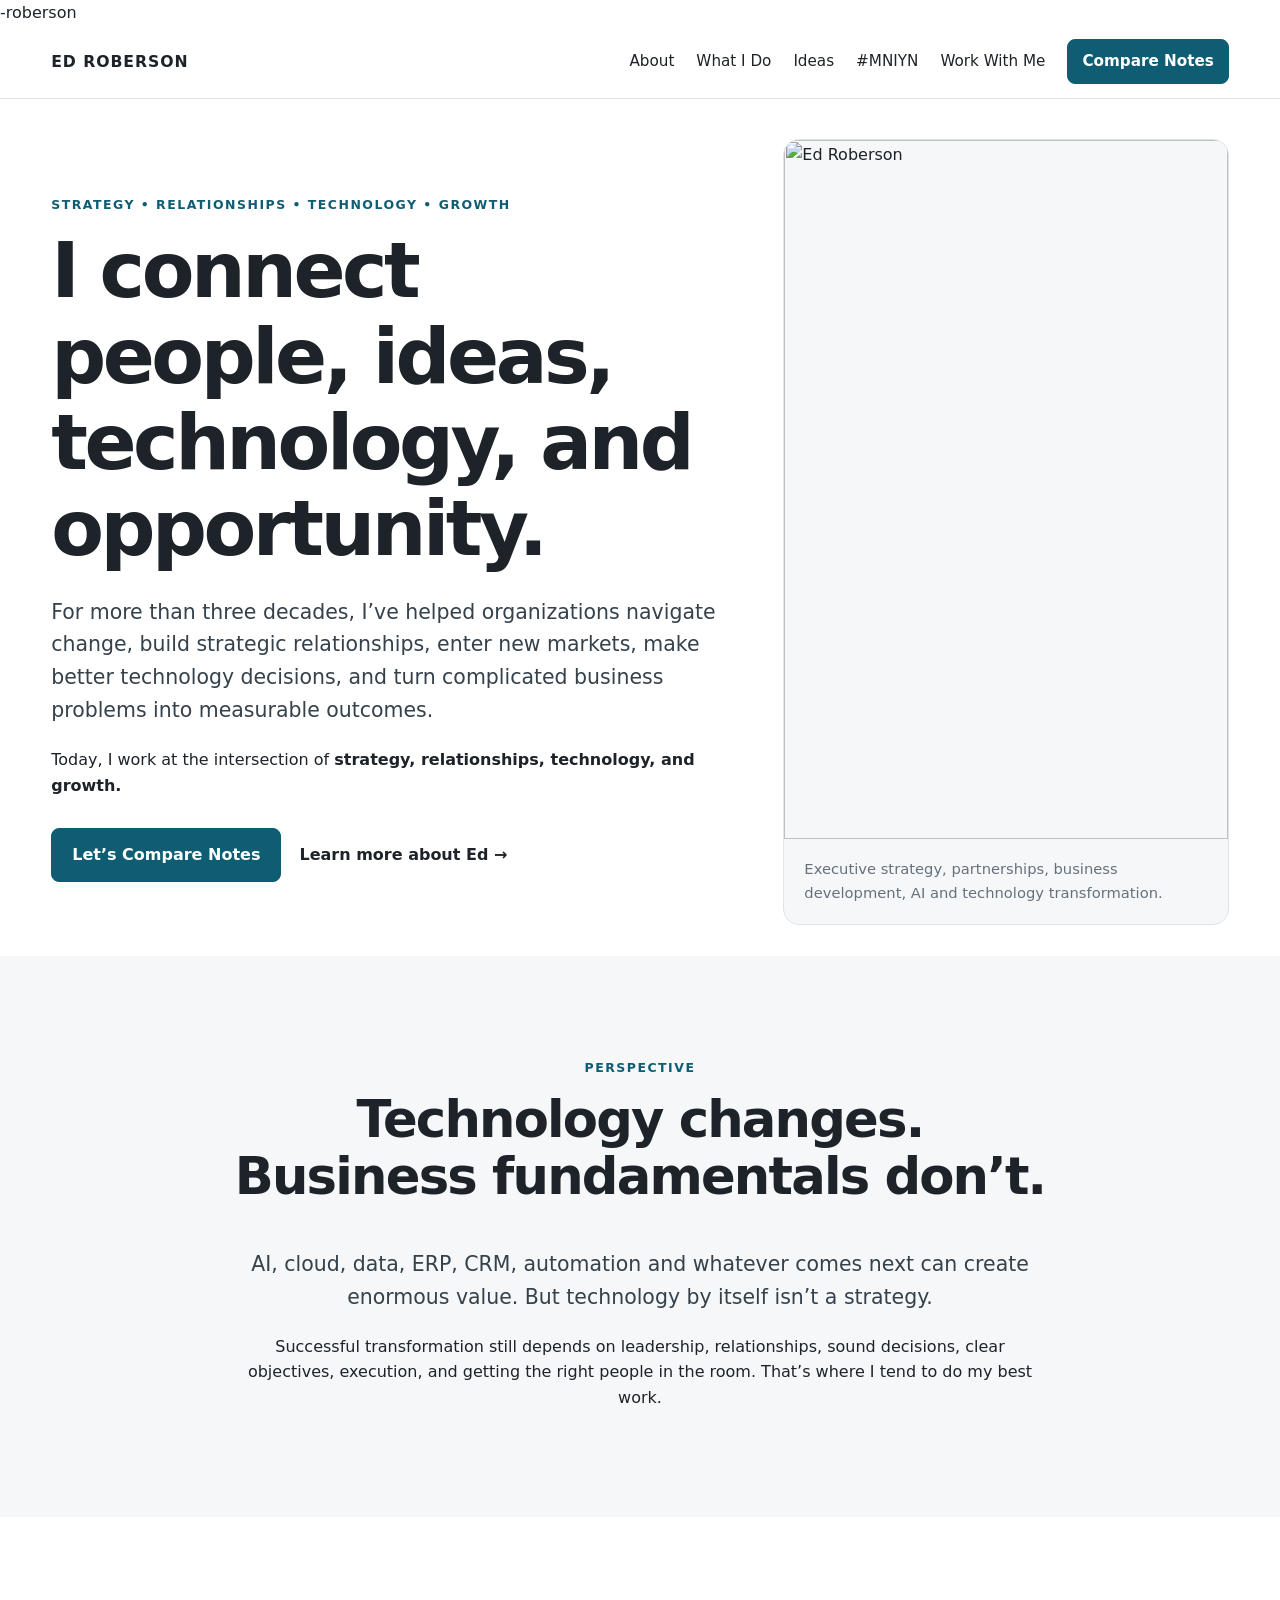
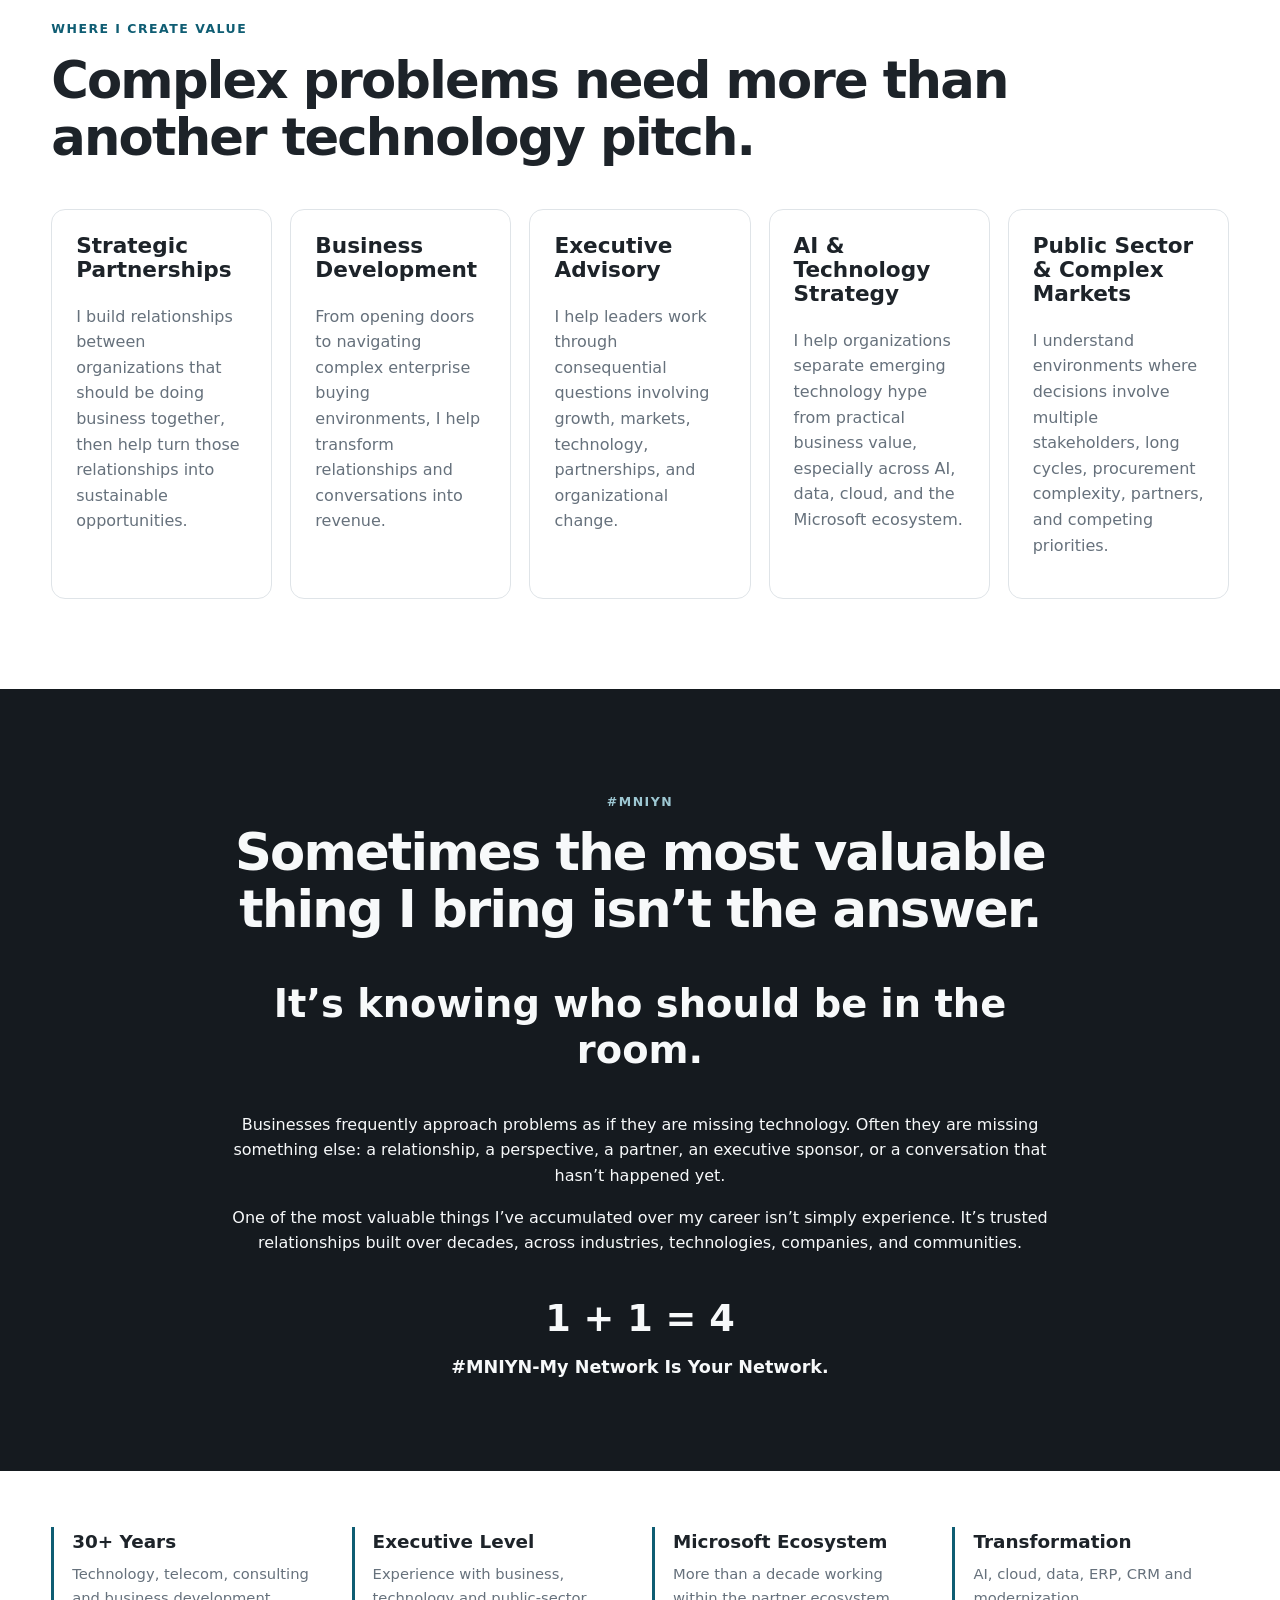
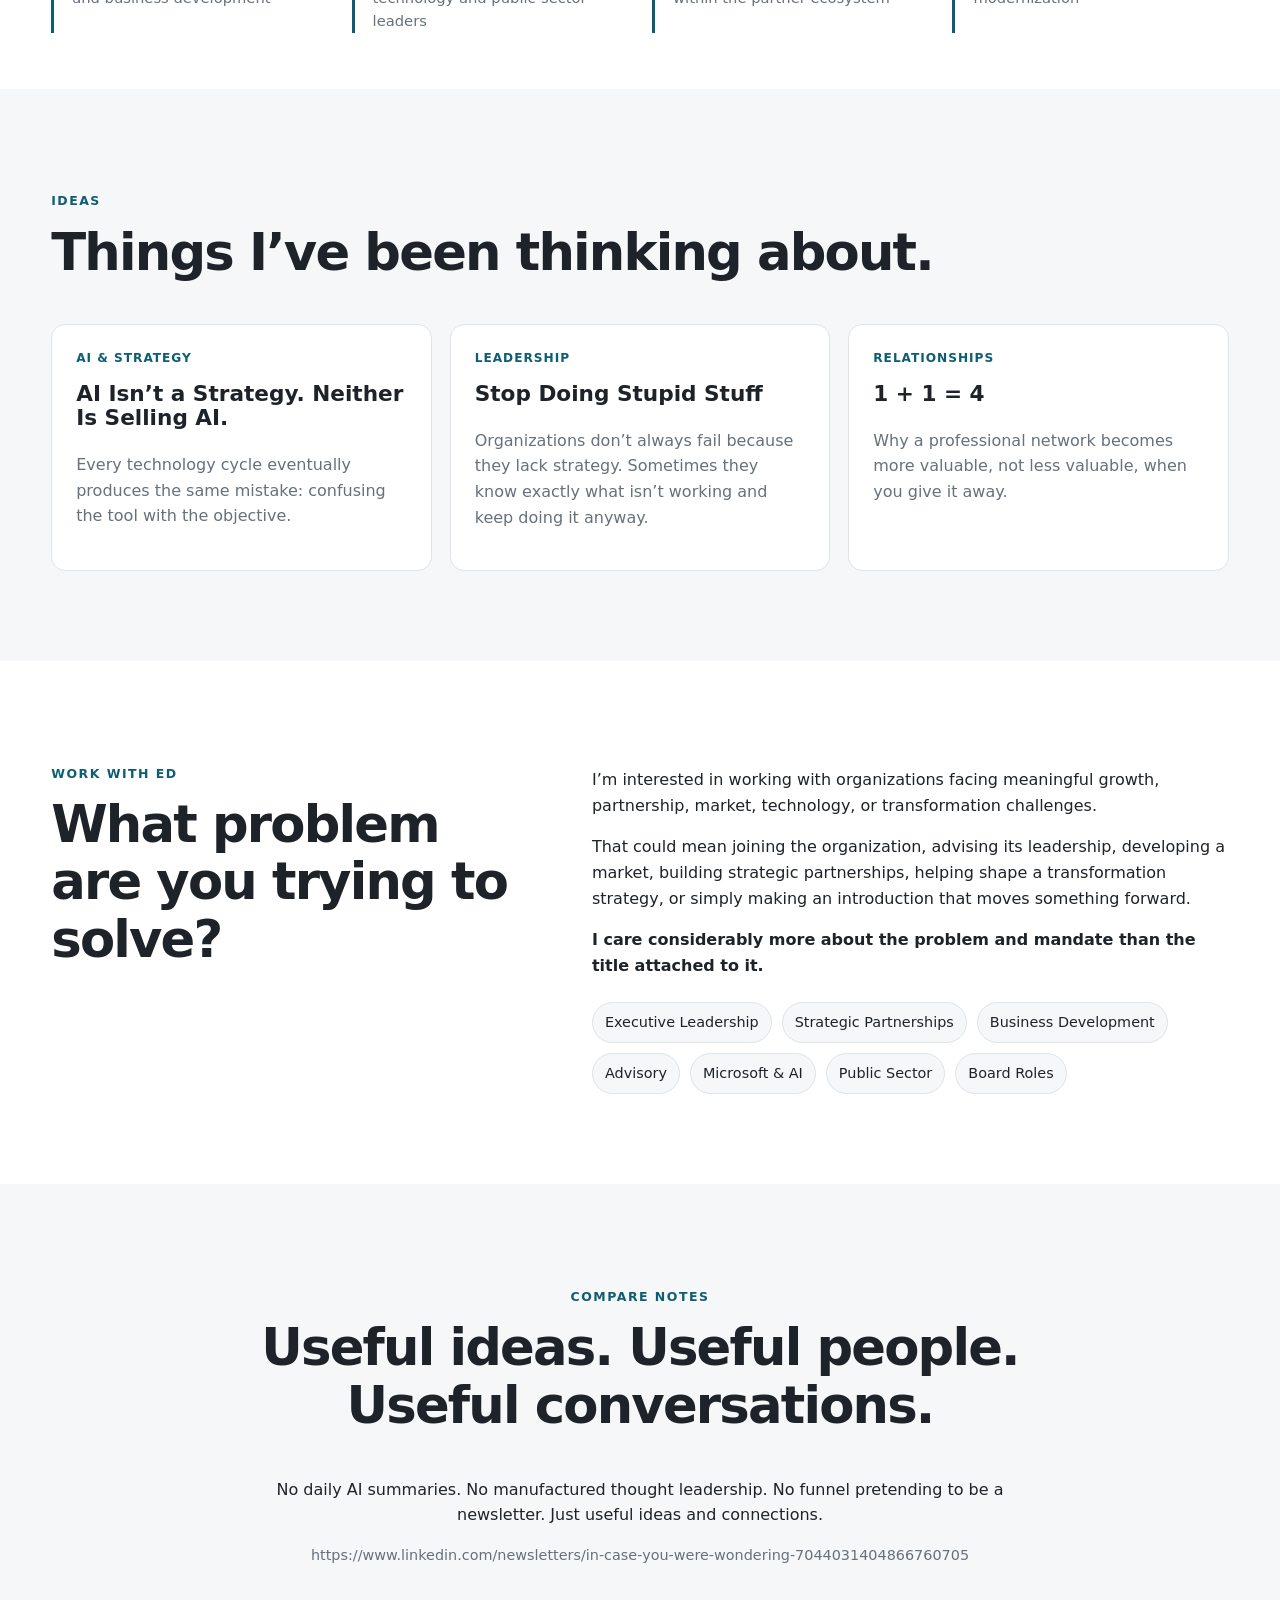
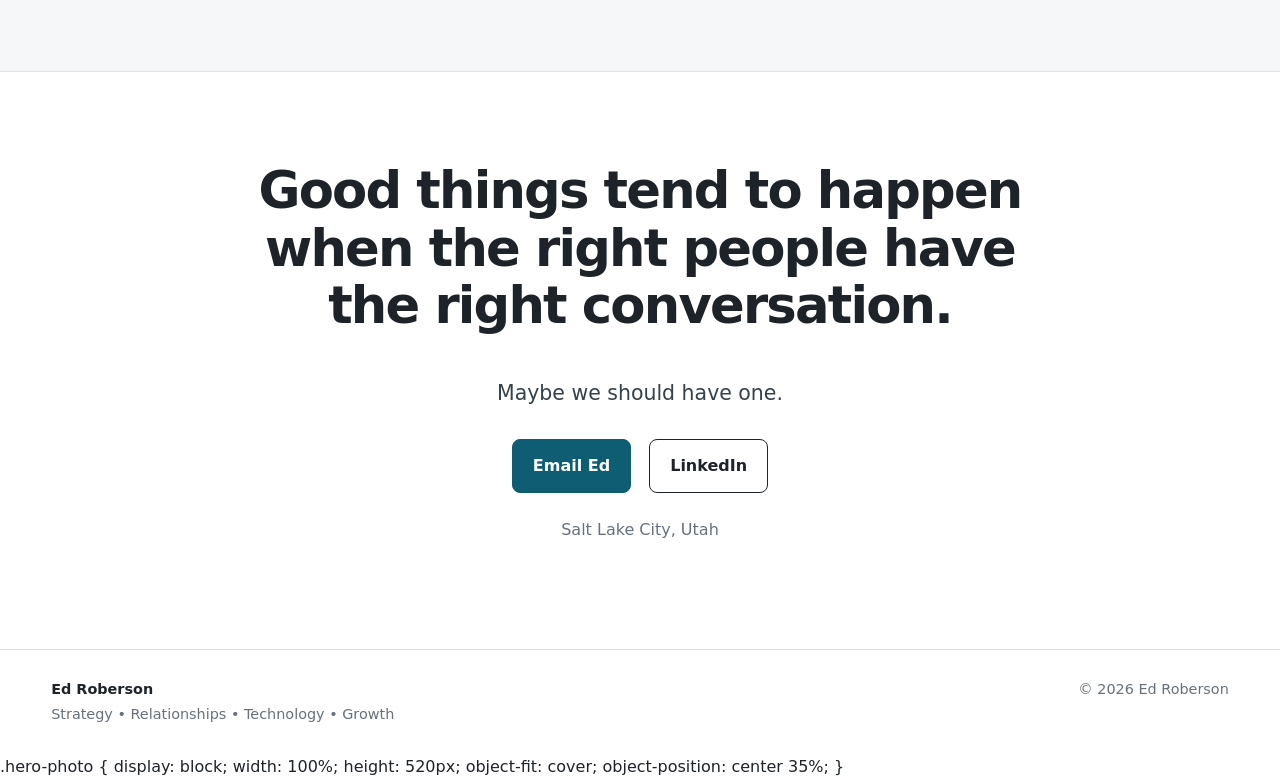
==== commit 1d5feafc: "Update index.html" ====
--- a/index.html
+++ b/index.html
@@ -91,10 +91,10 @@
         <h2>Sometimes the most valuable thing I bring isn’t the answer.</h2>
         <p class="big-quote">It’s knowing who should be in the room.</p>
         <p>Businesses frequently approach problems as if they are missing technology. Often they are missing something else: a relationship, a perspective, a partner, an executive sponsor, or a conversation that hasn’t happened yet.</p>
-        <p>One of the most valuable things I’ve accumulated over my career isn’t simply experience. It’s relationships built over decades, across industries, technologies, companies, and communities.</p>
+        <p>One of the most valuable things I’ve accumulated over my career isn’t simply experience. It’s trusted relationships built over decades, across industries, technologies, companies, and communities.</p>
         <div class="mniyn-mark">
           <span>1 + 1 = 4</span>
-          <strong>My Network Is Your Network.</strong>
+          <strong>#MNIYN-My Network Is Your Network.</strong>
         </div>
       </div>
     </section>
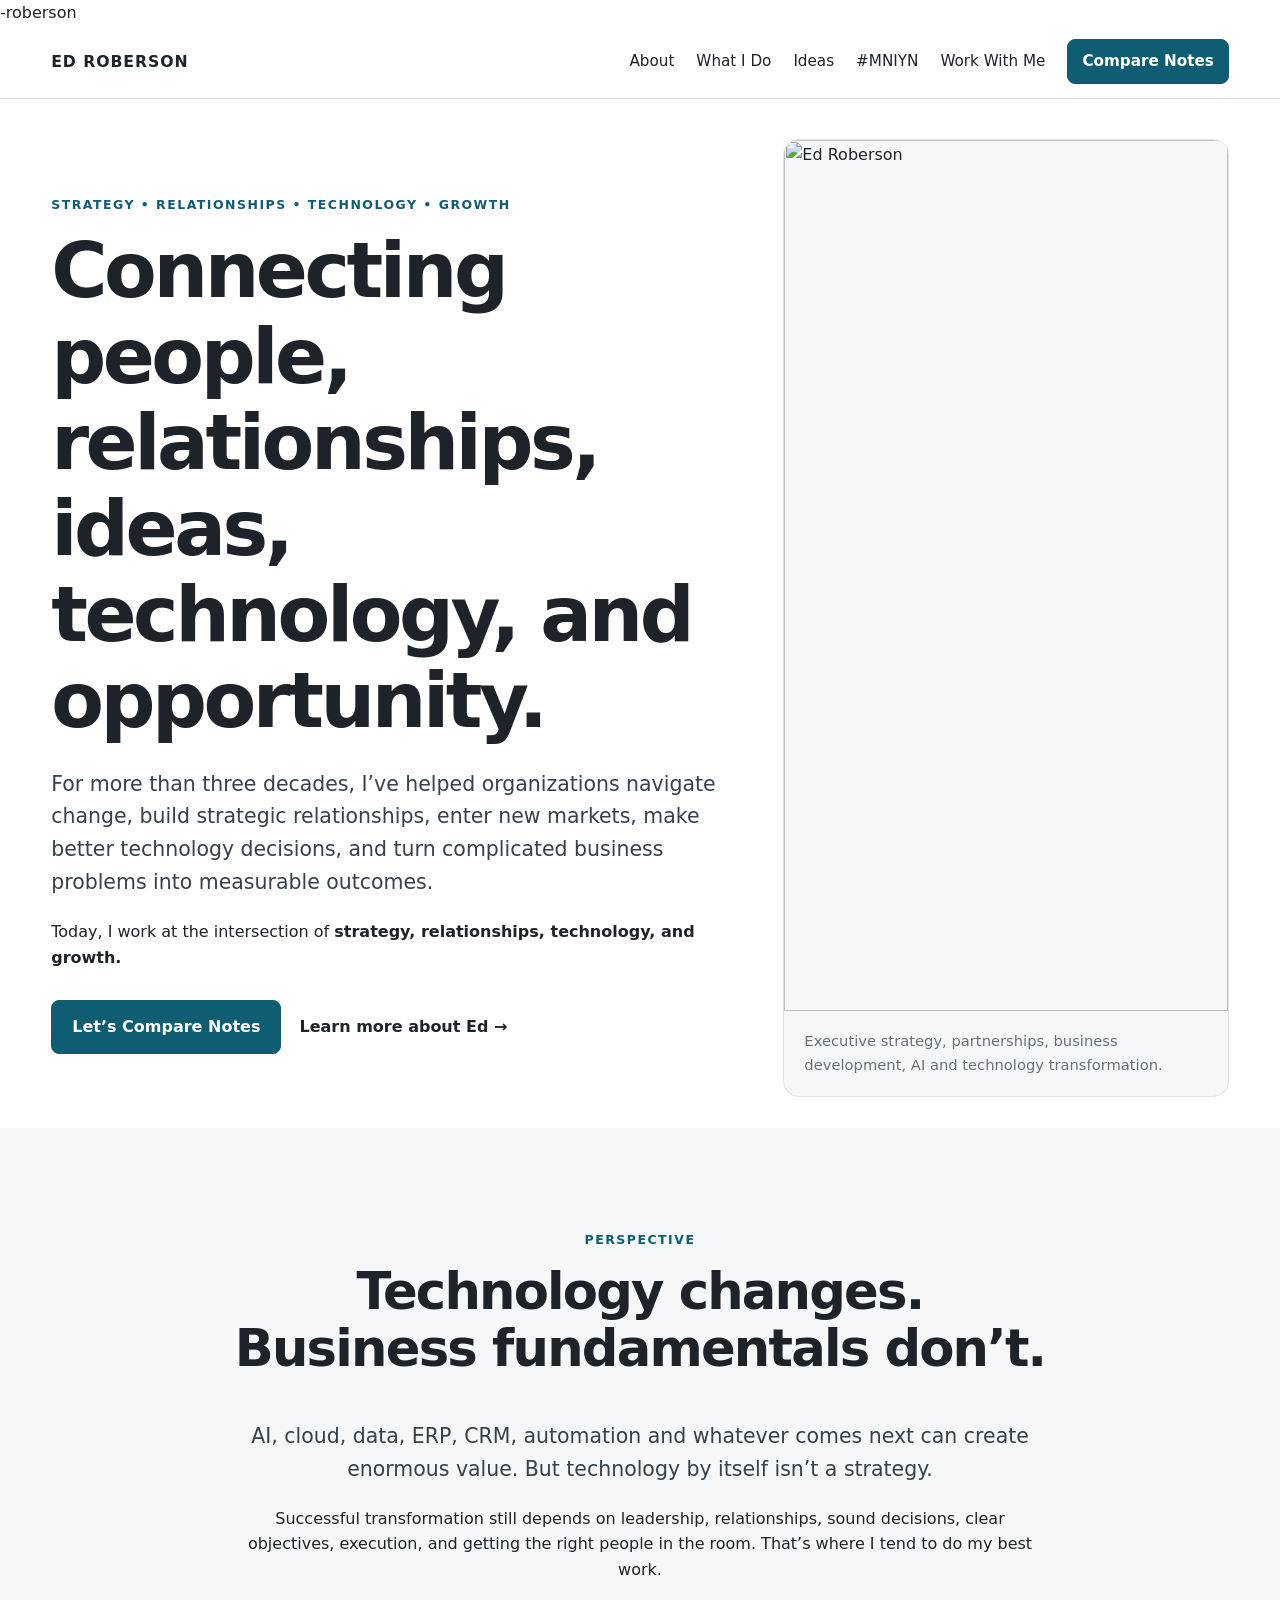
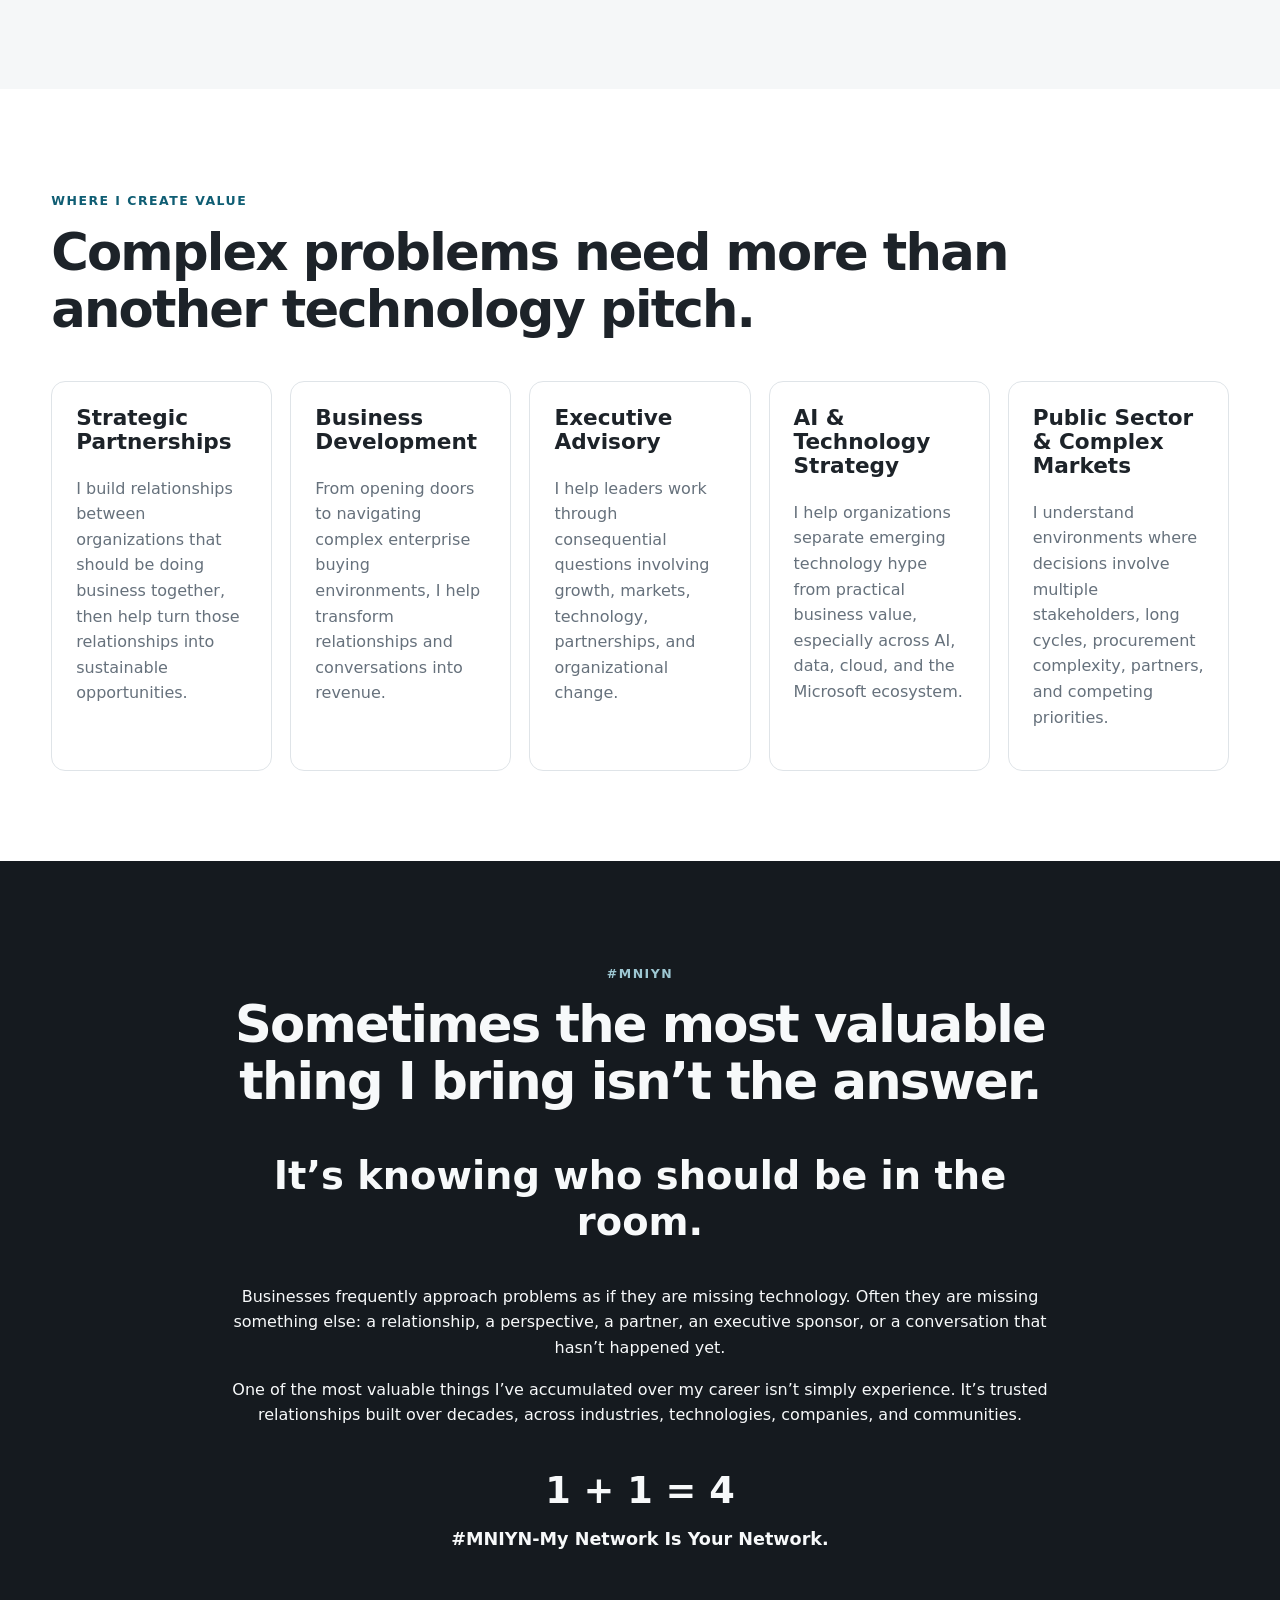
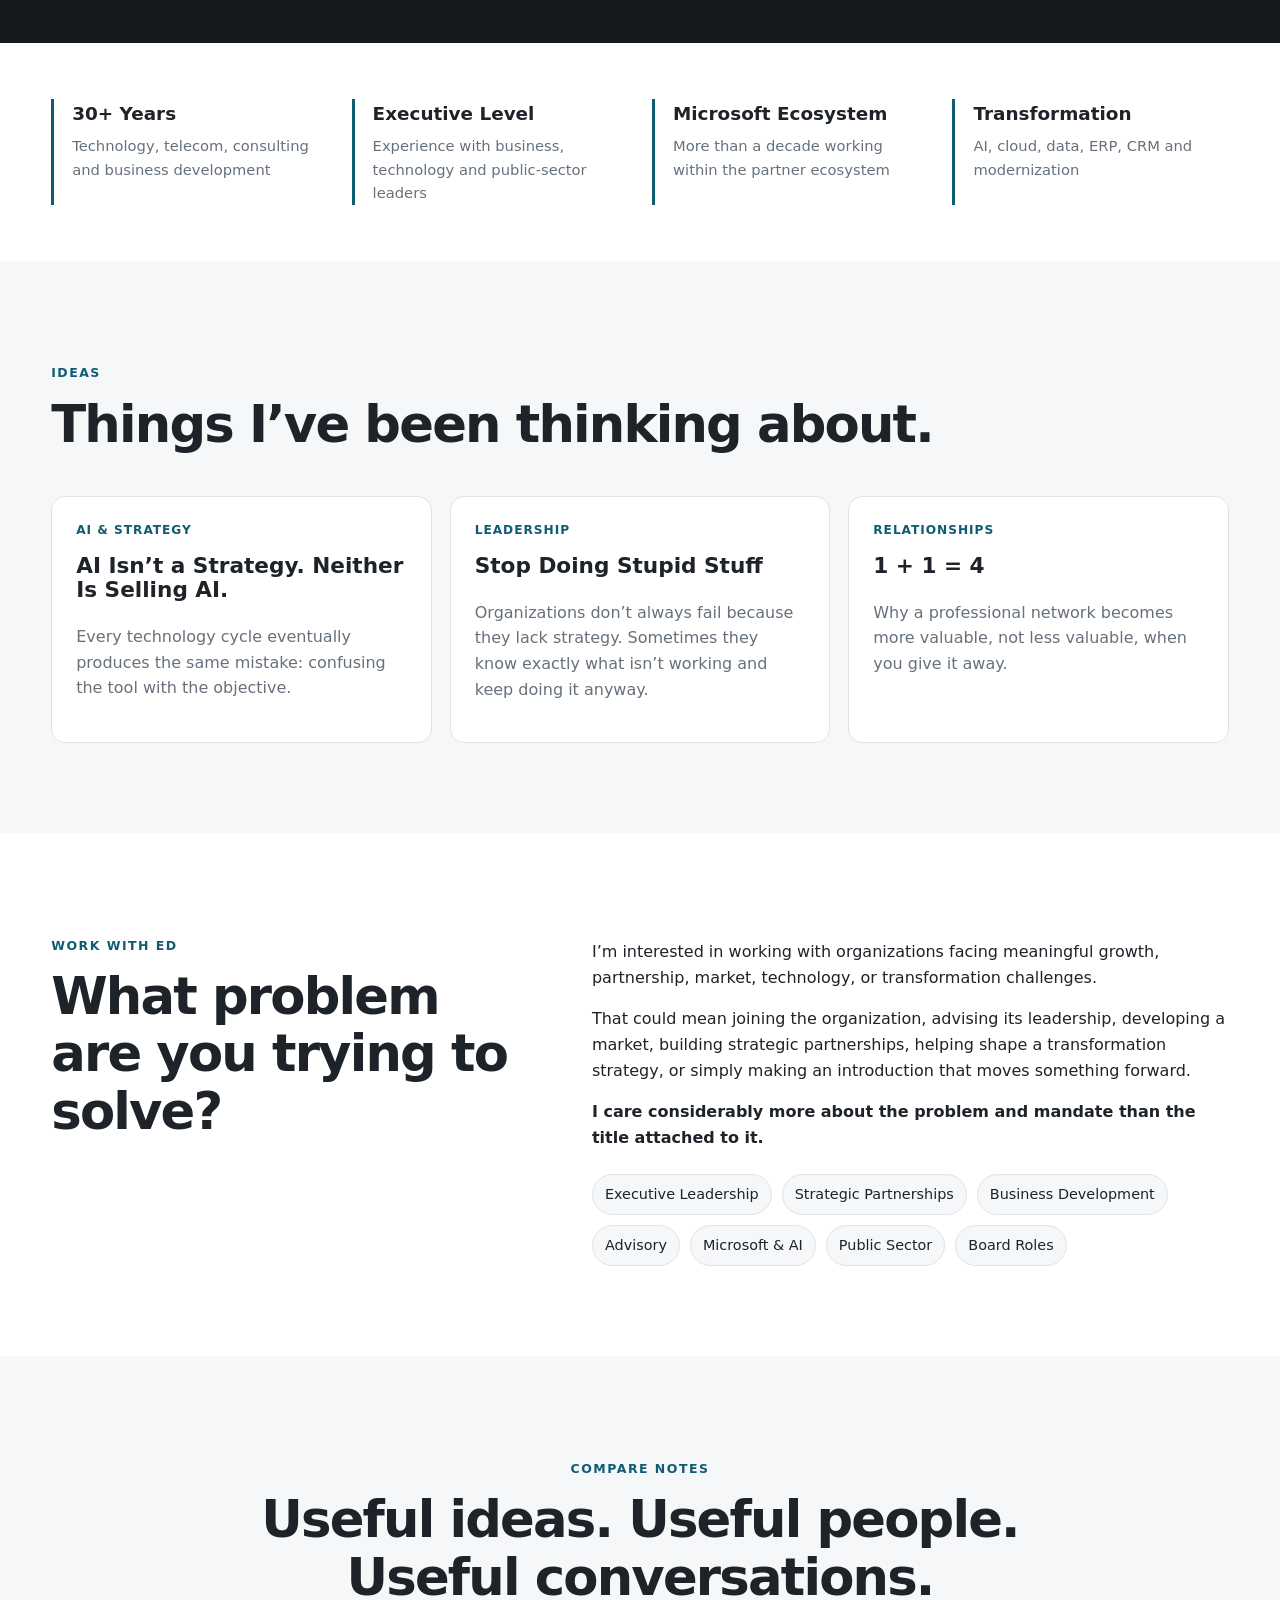
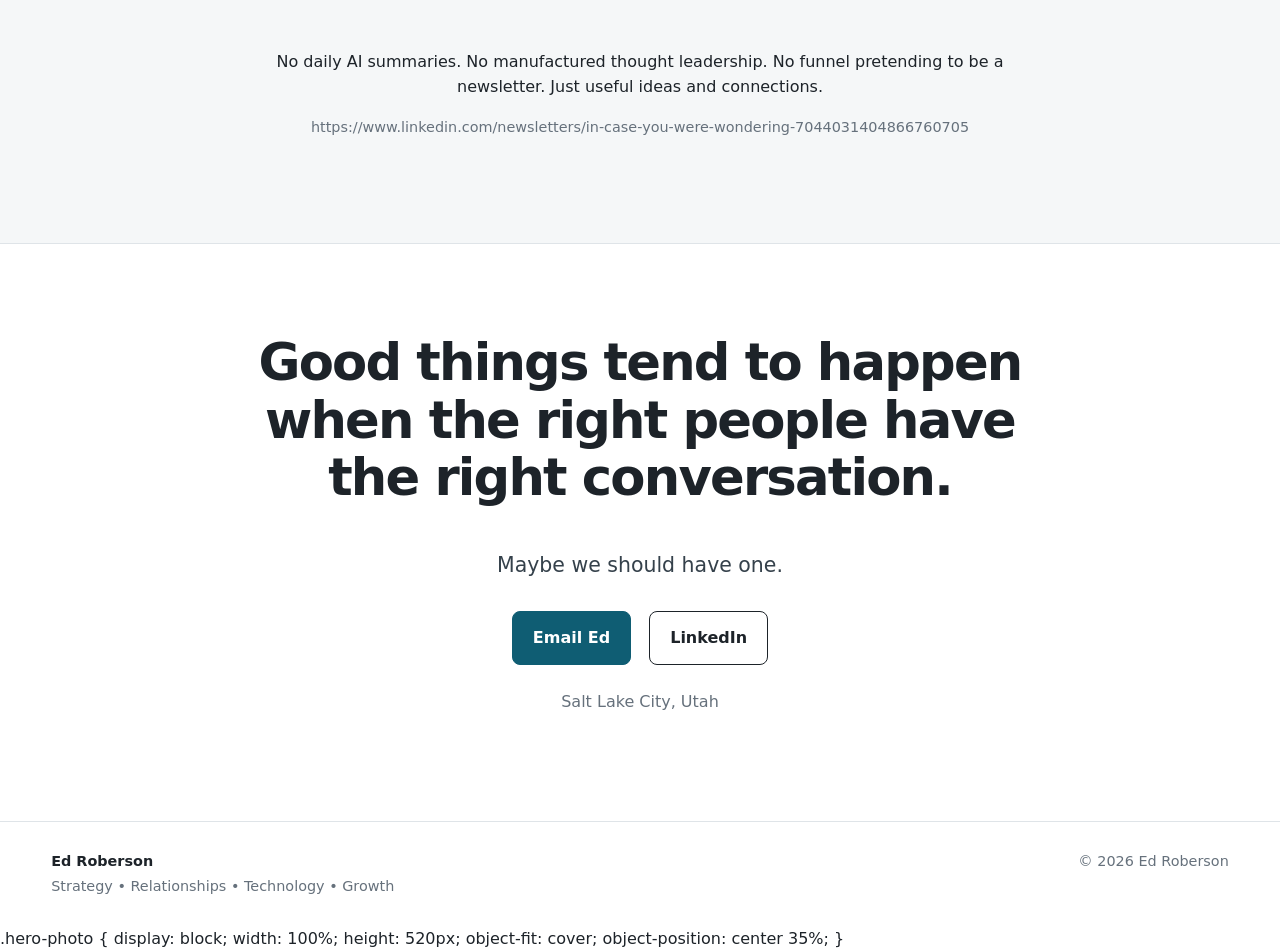
==== commit 21939779: "Update index.html" ====
--- a/index.html
+++ b/index.html
@@ -6,7 +6,7 @@
   <title>Ed Roberson | Strategy, Relationships, Technology, Growth</title>
   <meta name="description" content="Ed Roberson helps organizations connect strategy, relationships, technology, and opportunity to create growth and measurable business outcomes." />
   <meta property="og:title" content="Ed Roberson | Strategy, Relationships, Technology, Growth" />
-  <meta property="og:description" content="I connect people, ideas, technology, and opportunity." />
+  <meta property="og:description" content="It's not rocket science but..." />
   <meta property="og:type" content="website" />
   <meta property="og:url" content="https://www.edroberson.com/" />
   <link rel="stylesheet" href="assets/styles.css" />
@@ -32,7 +32,7 @@
       <div class="container hero-grid">
         <div class="hero-copy">
           <p class="eyebrow">Strategy • Relationships • Technology • Growth</p>
-          <h1>I connect people, ideas, technology, and opportunity.</h1>
+          <h1>Connecting people, relationships, ideas, technology, and opportunity.</h1>
           <p class="lead">For more than three decades, I’ve helped organizations navigate change, build strategic relationships, enter new markets, make better technology decisions, and turn complicated business problems into measurable outcomes.</p>
           <p>Today, I work at the intersection of <strong>strategy, relationships, technology, and growth.</strong></p>
           <div class="hero-actions">
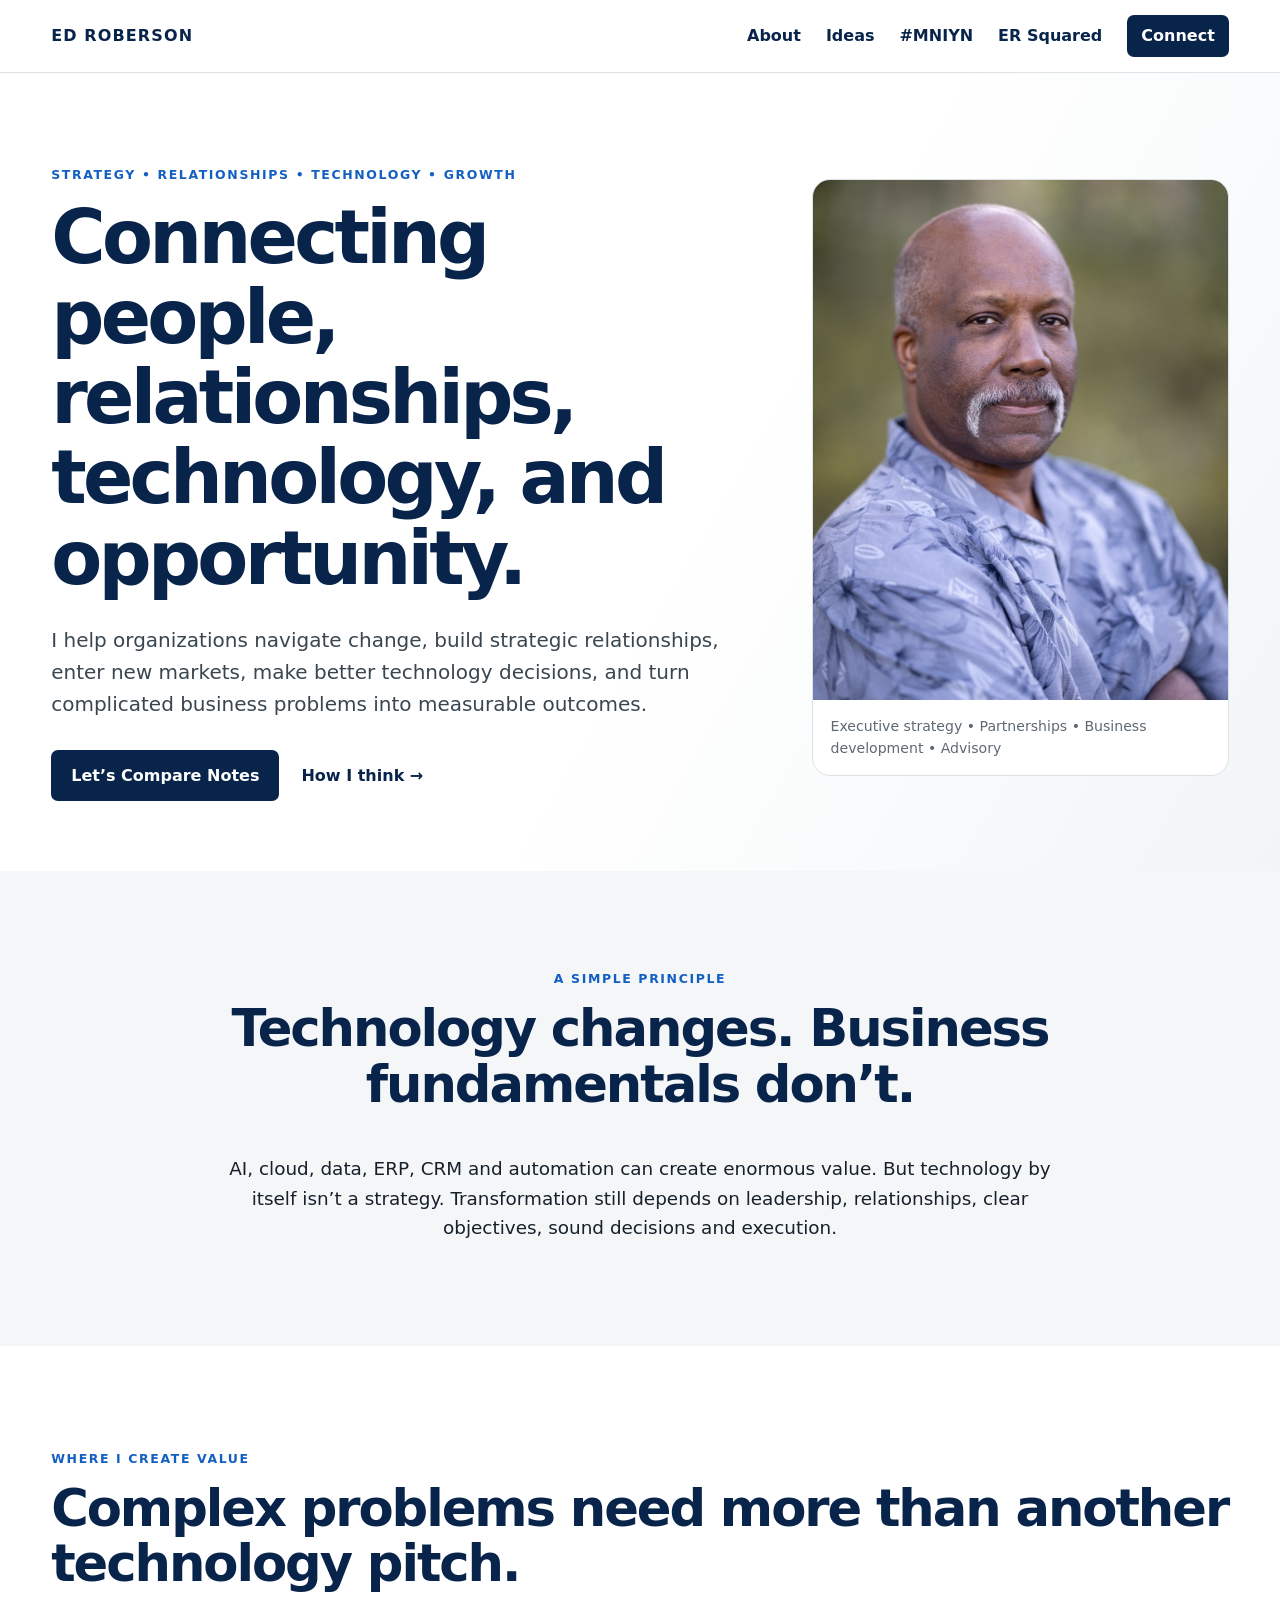
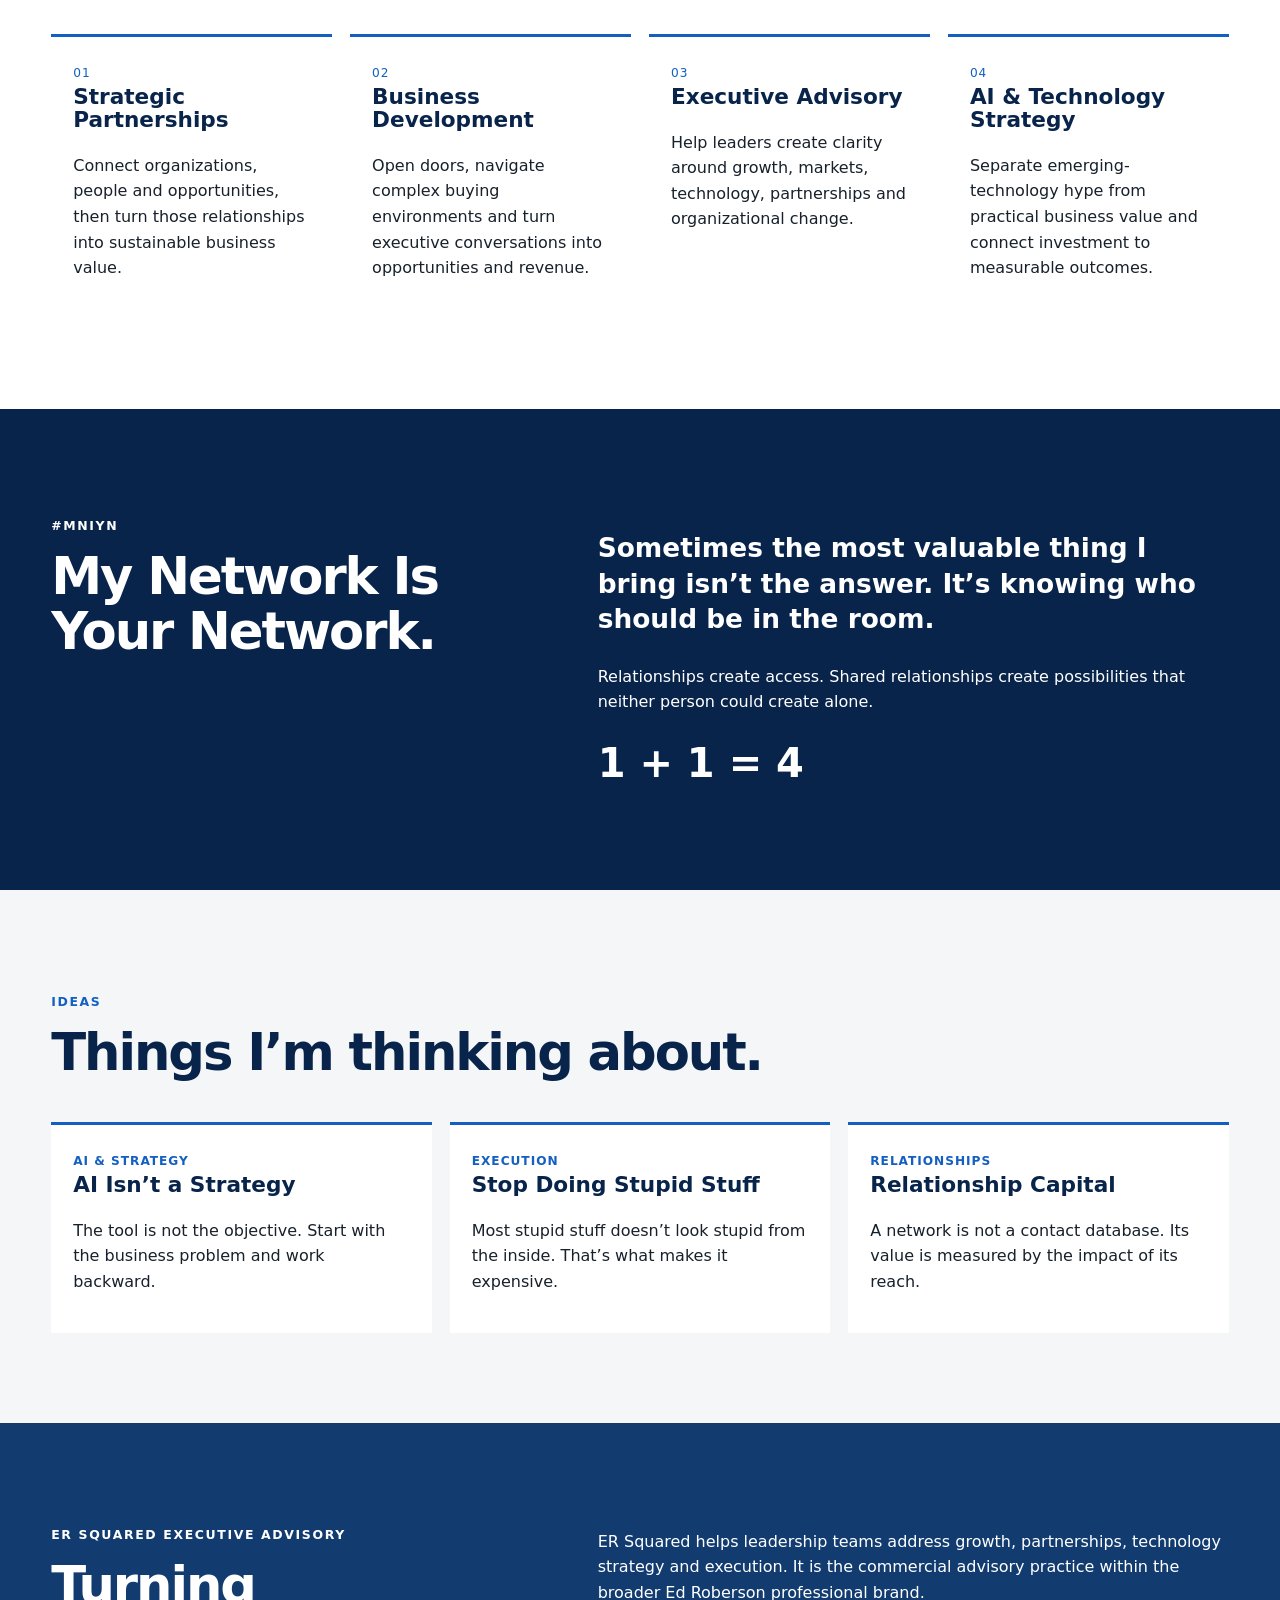
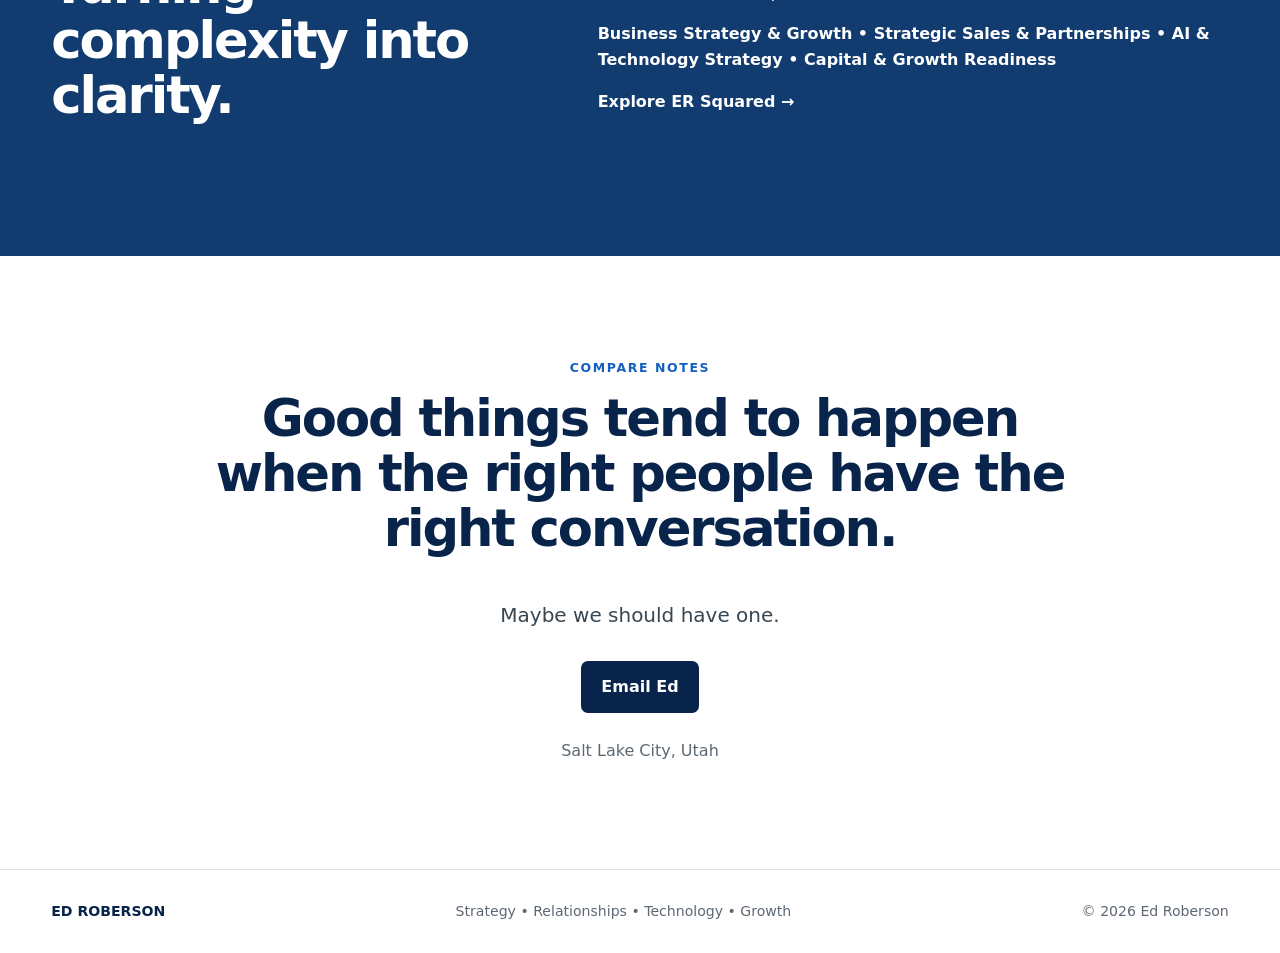
==== commit 00270a0a: "Add files via upload" ====
--- a/index.html
+++ b/index.html
@@ -1,199 +1,10 @@
--roberson<!DOCTYPE html>
-<html lang="en">
-<head>
-  <meta charset="UTF-8" />
-  <meta name="viewport" content="width=device-width, initial-scale=1.0" />
-  <title>Ed Roberson | Strategy, Relationships, Technology, Growth</title>
-  <meta name="description" content="Ed Roberson helps organizations connect strategy, relationships, technology, and opportunity to create growth and measurable business outcomes." />
-  <meta property="og:title" content="Ed Roberson | Strategy, Relationships, Technology, Growth" />
-  <meta property="og:description" content="It's not rocket science but..." />
-  <meta property="og:type" content="website" />
-  <meta property="og:url" content="https://www.edroberson.com/" />
-  <link rel="stylesheet" href="assets/styles.css" />
-</head>
-<body>
-  <header class="site-header">
-    <div class="container nav-wrap">
-      <a class="brand" href="#top">ED ROBERSON</a>
-      <button class="menu-toggle" aria-label="Open menu" aria-expanded="false">Menu</button>
-      <nav class="nav" aria-label="Primary navigation">
-        <a href="#about">About</a>
-        <a href="#value">What I Do</a>
-        <a href="#ideas">Ideas</a>
-        <a href="#mniyn">#MNIYN</a>
-        <a href="#work">Work With Me</a>
-        <a class="button button-small" href="#contact">Compare Notes</a>
-      </nav>
-    </div>
-  </header>
-
-  <main id="top">
-    <section class="hero">
-      <div class="container hero-grid">
-        <div class="hero-copy">
-          <p class="eyebrow">Strategy • Relationships • Technology • Growth</p>
-          <h1>Connecting people, relationships, ideas, technology, and opportunity.</h1>
-          <p class="lead">For more than three decades, I’ve helped organizations navigate change, build strategic relationships, enter new markets, make better technology decisions, and turn complicated business problems into measurable outcomes.</p>
-          <p>Today, I work at the intersection of <strong>strategy, relationships, technology, and growth.</strong></p>
-          <div class="hero-actions">
-            <a class="button" href="#contact">Let’s Compare Notes</a>
-            <a class="text-link" href="#about">Learn more about Ed →</a>
-          </div>
-        </div>
-        <div class="hero-card">
-          <img class="hero-photo" src="assets/ed-roberson.jpg" alt="Ed Roberson">
-          <p class="caption">Executive strategy, partnerships, business development, AI and technology transformation.</p>
-        </div>
-      </div>
-    </section>
-
-    <section class="section light" id="about">
-      <div class="container narrow center">
-        <p class="eyebrow">Perspective</p>
-        <h2>Technology changes. Business fundamentals don’t.</h2>
-        <p class="section-lead">AI, cloud, data, ERP, CRM, automation and whatever comes next can create enormous value. But technology by itself isn’t a strategy.</p>
-        <p>Successful transformation still depends on leadership, relationships, sound decisions, clear objectives, execution, and getting the right people in the room. That’s where I tend to do my best work.</p>
-      </div>
-    </section>
-
-    <section class="section" id="value">
-      <div class="container">
-        <p class="eyebrow">Where I Create Value</p>
-        <h2>Complex problems need more than another technology pitch.</h2>
-        <div class="cards">
-          <article class="card">
-            <h3>Strategic Partnerships</h3>
-            <p>I build relationships between organizations that should be doing business together, then help turn those relationships into sustainable opportunities.</p>
-          </article>
-          <article class="card">
-            <h3>Business Development</h3>
-            <p>From opening doors to navigating complex enterprise buying environments, I help transform relationships and conversations into revenue.</p>
-          </article>
-          <article class="card">
-            <h3>Executive Advisory</h3>
-            <p>I help leaders work through consequential questions involving growth, markets, technology, partnerships, and organizational change.</p>
-          </article>
-          <article class="card">
-            <h3>AI & Technology Strategy</h3>
-            <p>I help organizations separate emerging technology hype from practical business value, especially across AI, data, cloud, and the Microsoft ecosystem.</p>
-          </article>
-          <article class="card">
-            <h3>Public Sector & Complex Markets</h3>
-            <p>I understand environments where decisions involve multiple stakeholders, long cycles, procurement complexity, partners, and competing priorities.</p>
-          </article>
-        </div>
-      </div>
-    </section>
-
-    <section class="section dark" id="mniyn">
-      <div class="container narrow center">
-        <p class="eyebrow">#MNIYN</p>
-        <h2>Sometimes the most valuable thing I bring isn’t the answer.</h2>
-        <p class="big-quote">It’s knowing who should be in the room.</p>
-        <p>Businesses frequently approach problems as if they are missing technology. Often they are missing something else: a relationship, a perspective, a partner, an executive sponsor, or a conversation that hasn’t happened yet.</p>
-        <p>One of the most valuable things I’ve accumulated over my career isn’t simply experience. It’s trusted relationships built over decades, across industries, technologies, companies, and communities.</p>
-        <div class="mniyn-mark">
-          <span>1 + 1 = 4</span>
-          <strong>#MNIYN-My Network Is Your Network.</strong>
-        </div>
-      </div>
-    </section>
-
-    <section class="section stats">
-      <div class="container stats-grid">
-        <div><strong>30+ Years</strong><span>Technology, telecom, consulting and business development</span></div>
-        <div><strong>Executive Level</strong><span>Experience with business, technology and public-sector leaders</span></div>
-        <div><strong>Microsoft Ecosystem</strong><span>More than a decade working within the partner ecosystem</span></div>
-        <div><strong>Transformation</strong><span>AI, cloud, data, ERP, CRM and modernization</span></div>
-      </div>
-    </section>
-
-    <section class="section light" id="ideas">
-      <div class="container">
-        <p class="eyebrow">Ideas</p>
-        <h2>Things I’ve been thinking about.</h2>
-        <div class="cards three">
-          <article class="card article-card">
-            <span class="tag">AI & Strategy</span>
-            <h3>AI Isn’t a Strategy. Neither Is Selling AI.</h3>
-            <p>Every technology cycle eventually produces the same mistake: confusing the tool with the objective.</p>
-          </article>
-          <article class="card article-card">
-            <span class="tag">Leadership</span>
-            <h3>Stop Doing Stupid Stuff</h3>
-            <p>Organizations don’t always fail because they lack strategy. Sometimes they know exactly what isn’t working and keep doing it anyway.</p>
-          </article>
-          <article class="card article-card">
-            <span class="tag">Relationships</span>
-            <h3>1 + 1 = 4</h3>
-            <p>Why a professional network becomes more valuable, not less valuable, when you give it away.</p>
-          </article>
-        </div>
-      </div>
-    </section>
-
-    <section class="section" id="work">
-      <div class="container split">
-        <div>
-          <p class="eyebrow">Work With Ed</p>
-          <h2>What problem are you trying to solve?</h2>
-        </div>
-        <div>
-          <p>I’m interested in working with organizations facing meaningful growth, partnership, market, technology, or transformation challenges.</p>
-          <p>That could mean joining the organization, advising its leadership, developing a market, building strategic partnerships, helping shape a transformation strategy, or simply making an introduction that moves something forward.</p>
-          <p><strong>I care considerably more about the problem and mandate than the title attached to it.</strong></p>
-          <div class="pill-list" aria-label="Areas of interest">
-            <span>Executive Leadership</span>
-            <span>Strategic Partnerships</span>
-            <span>Business Development</span>
-            <span>Advisory</span>
-            <span>Microsoft & AI</span>
-            <span>Public Sector</span>
-            <span>Board Roles</span>
-          </div>
-        </div>
-      </div>
-    </section>
-
-    <section class="section light">
-      <div class="container narrow center">
-        <p class="eyebrow">Compare Notes</p>
-        <h2>Useful ideas. Useful people. Useful conversations.</h2>
-        <p>No daily AI summaries. No manufactured thought leadership. No funnel pretending to be a newsletter. Just useful ideas and connections.</p>
-        <p class="small-note">https://www.linkedin.com/newsletters/in-case-you-were-wondering-7044031404866760705</p>
-      </div>
-    </section>
-
-    <section class="section final-cta" id="contact">
-      <div class="container narrow center">
-        <h2>Good things tend to happen when the right people have the right conversation.</h2>
-        <p class="section-lead">Maybe we should have one.</p>
-        <div class="hero-actions centered">
-          <a class="button" href="mailto:ersquared@gmail.com">Email Ed</a>
-          <a class="button button-outline" href="https://www.linkedin.com/in/edroberson/" target="_blank" rel="noopener">LinkedIn</a>
-        </div>
-        <p class="location">Salt Lake City, Utah</p>
-      </div>
-    </section>
-  </main>
-
-  <footer class="site-footer">
-    <div class="container footer-wrap">
-      <div>
-        <strong>Ed Roberson</strong>
-        <span>Strategy • Relationships • Technology • Growth</span>
-      </div>
-      <div>© <span id="year"></span> Ed Roberson</div>
-    </div>
-  </footer>
-
-  <script src="assets/script.js"></script>
-</body>
-</html>
-.hero-photo {
-  display: block;
-  width: 100%;
-  height: 520px;
-  object-fit: cover;
-  object-position: center 35%;
-}
+<!doctype html><html lang="en"><head><meta charset="utf-8"><meta name="viewport" content="width=device-width,initial-scale=1"><title>Ed Roberson | Strategy, Relationships, Technology & Growth</title><meta name="description" content="Ed Roberson connects people, relationships, technology and opportunity. Executive leadership, strategic partnerships, business development and advisory."><link rel="canonical" href="https://www.edroberson.com/"><link rel="stylesheet" href="assets/styles.css"></head><body>
+<header><div class="wrap nav"><a class="logo" href="#top">ED ROBERSON</a><button class="menu">Menu</button><nav><a href="#about">About</a><a href="#ideas">Ideas</a><a href="#mniyn">#MNIYN</a><a href="#ersquared">ER Squared</a><a class="cta small" href="#connect">Connect</a></nav></div></header>
+<main id="top"><section class="hero"><div class="wrap hero-grid"><div><p class="kicker">STRATEGY • RELATIONSHIPS • TECHNOLOGY • GROWTH</p><h1>Connecting people, relationships, technology, and opportunity.</h1><p class="lead">I help organizations navigate change, build strategic relationships, enter new markets, make better technology decisions, and turn complicated business problems into measurable outcomes.</p><div class="actions"><a class="cta" href="#connect">Let’s Compare Notes</a><a class="plain" href="#about">How I think →</a></div></div><figure><img src="assets/ed-roberson.jpg" alt="Ed Roberson"><figcaption>Executive strategy • Partnerships • Business development • Advisory</figcaption></figure></div></section>
+<section class="principle" id="about"><div class="wrap narrow"><p class="kicker">A SIMPLE PRINCIPLE</p><h2>Technology changes. Business fundamentals don’t.</h2><p>AI, cloud, data, ERP, CRM and automation can create enormous value. But technology by itself isn’t a strategy. Transformation still depends on leadership, relationships, clear objectives, sound decisions and execution.</p></div></section>
+<section class="section"><div class="wrap"><p class="kicker">WHERE I CREATE VALUE</p><h2>Complex problems need more than another technology pitch.</h2><div class="grid4"><article><span>01</span><h3>Strategic Partnerships</h3><p>Connect organizations, people and opportunities, then turn those relationships into sustainable business value.</p></article><article><span>02</span><h3>Business Development</h3><p>Open doors, navigate complex buying environments and turn executive conversations into opportunities and revenue.</p></article><article><span>03</span><h3>Executive Advisory</h3><p>Help leaders create clarity around growth, markets, technology, partnerships and organizational change.</p></article><article><span>04</span><h3>AI & Technology Strategy</h3><p>Separate emerging-technology hype from practical business value and connect investment to measurable outcomes.</p></article></div></div></section>
+<section class="mniyn" id="mniyn"><div class="wrap split"><div><p class="kicker">#MNIYN</p><h2>My Network Is Your Network.</h2></div><div><p class="quote">Sometimes the most valuable thing I bring isn’t the answer. It’s knowing who should be in the room.</p><p>Relationships create access. Shared relationships create possibilities that neither person could create alone.</p><strong class="equation">1 + 1 = 4</strong></div></div></section>
+<section class="section soft" id="ideas"><div class="wrap"><p class="kicker">IDEAS</p><h2>Things I’m thinking about.</h2><div class="grid3"><article><b>AI & STRATEGY</b><h3>AI Isn’t a Strategy</h3><p>The tool is not the objective. Start with the business problem and work backward.</p></article><article><b>EXECUTION</b><h3>Stop Doing Stupid Stuff</h3><p>Most stupid stuff doesn’t look stupid from the inside. That’s what makes it expensive.</p></article><article><b>RELATIONSHIPS</b><h3>Relationship Capital</h3><p>A network is not a contact database. Its value is measured by the impact of its reach.</p></article></div></div></section>
+<section class="ersq" id="ersquared"><div class="wrap split"><div><p class="kicker">ER SQUARED EXECUTIVE ADVISORY</p><h2>Turning complexity into clarity.</h2></div><div><p>ER Squared helps leadership teams address growth, partnerships, technology strategy and execution. It is the commercial advisory practice within the broader Ed Roberson professional brand.</p><p><strong>Business Strategy & Growth • Strategic Sales & Partnerships • AI & Technology Strategy • Capital & Growth Readiness</strong></p><a class="plain lightlink" href="https://www.er-squared.com/">Explore ER Squared →</a></div></div></section>
+<section class="section connect" id="connect"><div class="wrap narrow"><p class="kicker">COMPARE NOTES</p><h2>Good things tend to happen when the right people have the right conversation.</h2><p class="lead">Maybe we should have one.</p><div class="actions center"><a class="cta" href="mailto:ersquared@gmail.com">Email Ed</a></div><p class="location">Salt Lake City, Utah</p></div></section></main>
+<footer><div class="wrap foot"><strong>ED ROBERSON</strong><span>Strategy • Relationships • Technology • Growth</span><span>© <span id="year"></span> Ed Roberson</span></div></footer><script src="assets/script.js"></script></body></html>
--- a/assets/styles.css
+++ b/assets/styles.css
@@ -1,118 +1 @@
-* { box-sizing: border-box; }
-:root {
-  --bg: #ffffff;
-  --text: #1d2329;
-  --muted: #66717c;
-  --line: #dfe4e8;
-  --soft: #f5f7f8;
-  --dark: #151a1f;
-  --accent: #0f5d73;
-  --max: 1180px;
-}
-html { scroll-behavior: smooth; }
-body {
-  margin: 0;
-  font-family: Inter, ui-sans-serif, system-ui, -apple-system, BlinkMacSystemFont, "Segoe UI", sans-serif;
-  color: var(--text);
-  background: var(--bg);
-  line-height: 1.6;
-}
-a { color: inherit; }
-.container { width: min(92%, var(--max)); margin: 0 auto; }
-.narrow { max-width: 820px; }
-.center { text-align: center; }
-.site-header {
-  position: sticky; top: 0; z-index: 50;
-  background: rgba(255,255,255,.94);
-  border-bottom: 1px solid var(--line);
-  backdrop-filter: blur(10px);
-}
-.nav-wrap { min-height: 72px; display: flex; align-items: center; justify-content: space-between; gap: 24px; }
-.brand { text-decoration: none; font-weight: 800; letter-spacing: .06em; font-size: .98rem; }
-.nav { display: flex; align-items: center; gap: 22px; }
-.nav a { text-decoration: none; font-size: .95rem; }
-.menu-toggle { display: none; background: none; border: 1px solid var(--line); padding: 8px 12px; border-radius: 8px; }
-.button {
-  display: inline-flex; align-items: center; justify-content: center;
-  padding: 13px 20px; border-radius: 8px;
-  background: var(--accent); color: #fff; text-decoration: none; font-weight: 700;
-  border: 1px solid var(--accent);
-}
-.button-small { padding: 9px 14px; }
-.button-outline { background: transparent; color: var(--text); border-color: var(--text); }
-.hero { padding: 84px 0 74px; }
-.hero-grid { display: grid; grid-template-columns: 1.2fr .8fr; gap: 64px; align-items: center; }
-.eyebrow { text-transform: uppercase; letter-spacing: .12em; font-size: .78rem; font-weight: 800; color: var(--accent); }
-h1, h2, h3 { line-height: 1.12; margin-top: 0; }
-h1 { font-size: clamp(3rem, 6vw, 5.6rem); letter-spacing: -.045em; margin-bottom: 24px; }
-h2 { font-size: clamp(2.1rem, 4vw, 3.6rem); letter-spacing: -.035em; }
-h3 { font-size: 1.35rem; }
-.lead, .section-lead { font-size: 1.28rem; color: #35414b; }
-.hero-actions { display: flex; gap: 18px; align-items: center; margin-top: 30px; flex-wrap: wrap; }
-.hero-actions.centered { justify-content: center; }
-.text-link { font-weight: 700; text-decoration: none; }
-.hero-card { border: 1px solid var(--line); border-radius: 16px; overflow: hidden; background: var(--soft); }
-.photo-placeholder {
-  aspect-ratio: 4/5; display: grid; place-items: center;
-  background: linear-gradient(145deg, #e7ecef, #f9fafb);
-  color: var(--muted); font-size: .82rem; letter-spacing: .1em; font-weight: 800;
-}
-.caption { padding: 18px 20px 20px; margin: 0; color: var(--muted); font-size: .92rem; }
-.section { padding: 90px 0; }
-.light { background: var(--soft); }
-.dark { background: var(--dark); color: #f7f9fa; }
-.dark .eyebrow { color: #9dc7d2; }
-.big-quote { font-size: clamp(1.7rem, 3vw, 2.7rem); font-weight: 800; line-height: 1.2; }
-.cards { display: grid; grid-template-columns: repeat(5, 1fr); gap: 18px; margin-top: 36px; }
-.cards.three { grid-template-columns: repeat(3, 1fr); }
-.card { background: #fff; border: 1px solid var(--line); border-radius: 14px; padding: 24px; }
-.card p { color: var(--muted); }
-.tag { display: inline-block; font-size: .76rem; font-weight: 800; text-transform: uppercase; letter-spacing: .08em; color: var(--accent); margin-bottom: 14px; }
-.mniyn-mark { margin-top: 34px; display: grid; gap: 4px; }
-.mniyn-mark span { font-size: 2.3rem; font-weight: 900; }
-.mniyn-mark strong { font-size: 1.1rem; }
-.stats { padding: 56px 0; }
-.stats-grid { display: grid; grid-template-columns: repeat(4, 1fr); gap: 24px; }
-.stats-grid div { border-left: 3px solid var(--accent); padding-left: 18px; }
-.stats-grid strong, .stats-grid span { display: block; }
-.stats-grid strong { font-size: 1.15rem; }
-.stats-grid span { color: var(--muted); font-size: .92rem; margin-top: 6px; }
-.split { display: grid; grid-template-columns: .85fr 1.15fr; gap: 70px; align-items: start; }
-.pill-list { display: flex; flex-wrap: wrap; gap: 10px; margin-top: 24px; }
-.pill-list span { border: 1px solid var(--line); border-radius: 999px; padding: 8px 12px; font-size: .9rem; background: var(--soft); }
-.small-note { color: var(--muted); font-size: .9rem; }
-.final-cta { border-top: 1px solid var(--line); }
-.location { color: var(--muted); margin-top: 24px; }
-.site-footer { border-top: 1px solid var(--line); padding: 28px 0; }
-.footer-wrap { display: flex; justify-content: space-between; gap: 24px; color: var(--muted); font-size: .9rem; }
-.footer-wrap div:first-child { display: grid; gap: 2px; }
-.footer-wrap strong { color: var(--text); }
-
-@media (max-width: 980px) {
-  .hero-grid, .split { grid-template-columns: 1fr; }
-  .cards { grid-template-columns: repeat(2, 1fr); }
-  .cards.three { grid-template-columns: 1fr; }
-  .stats-grid { grid-template-columns: repeat(2, 1fr); }
-  .hero-card { max-width: 560px; }
-}
-@media (max-width: 760px) {
-  .menu-toggle { display: block; }
-  .nav {
-    display: none; position: absolute; top: 72px; left: 0; right: 0;
-    background: #fff; border-bottom: 1px solid var(--line); padding: 18px 4%;
-    flex-direction: column; align-items: stretch;
-  }
-  .nav.open { display: flex; }
-  .nav .button { text-align: center; }
-  .hero { padding-top: 58px; }
-  h1 { font-size: 3.2rem; }
-  .section { padding: 68px 0; }
-  .cards, .stats-grid { grid-template-columns: 1fr; }
-  .footer-wrap { flex-direction: column; }
-}
-.hero-photo {
-  display: block;
-  width: 100%;
-  aspect-ratio: 4 / 5;
-  object-fit: cover;
-}
+*{box-sizing:border-box}html{scroll-behavior:smooth}:root{--navy:#09244b;--blue:#135fc2;--ink:#17212b;--muted:#5d6873;--soft:#f4f6f8;--line:#dce2e7;--max:1180px}body{margin:0;font-family:Inter,ui-sans-serif,system-ui,-apple-system,"Segoe UI",sans-serif;color:var(--ink);line-height:1.6}.wrap{width:min(92%,var(--max));margin:auto}.narrow{max-width:850px}.kicker{font-size:.78rem;font-weight:800;letter-spacing:.13em;color:var(--blue)}h1,h2,h3{line-height:1.08;color:var(--navy);margin-top:0}h1{font-size:clamp(3rem,5.8vw,5.5rem);letter-spacing:-.05em;margin-bottom:25px}h2{font-size:clamp(2.2rem,4vw,3.7rem);letter-spacing:-.04em}h3{font-size:1.35rem}.lead{font-size:1.25rem;color:#394650}header{position:sticky;top:0;background:rgba(255,255,255,.95);border-bottom:1px solid var(--line);z-index:20}.nav{min-height:72px;display:flex;justify-content:space-between;align-items:center}.logo{text-decoration:none;font-weight:900;letter-spacing:.07em;color:var(--navy)}nav{display:flex;align-items:center;gap:25px}nav a,.plain{text-decoration:none;color:var(--navy);font-weight:700}.menu{display:none}.cta{display:inline-block;text-decoration:none;background:var(--navy);color:white;padding:13px 20px;border-radius:7px;font-weight:800}.cta.small{padding:8px 14px}.hero{padding:80px 0 70px;background:linear-gradient(120deg,#fff 0%,#fff 55%,#f1f5f7 100%)}.hero-grid{display:grid;grid-template-columns:1.25fr .75fr;gap:65px;align-items:center}.actions{display:flex;gap:22px;align-items:center;margin-top:30px}.hero figure{margin:0;border-radius:18px;overflow:hidden;border:1px solid var(--line);background:white}.hero img{display:block;width:100%;height:520px;object-fit:cover;object-position:center 25%}.hero figcaption{padding:15px 18px;font-size:.88rem;color:var(--muted)}.principle{padding:85px 0;background:var(--soft);text-align:center}.principle p:not(.kicker){font-size:1.15rem}.section{padding:90px 0}.grid4,.grid3{display:grid;gap:18px;margin-top:38px}.grid4{grid-template-columns:repeat(4,1fr)}.grid3{grid-template-columns:repeat(3,1fr)}article{border-top:3px solid var(--blue);padding:22px;background:white}article span,article b{font-size:.76rem;color:var(--blue);letter-spacing:.08em}.soft{background:var(--soft)}.split{display:grid;grid-template-columns:.85fr 1.15fr;gap:80px}.mniyn{padding:95px 0;background:var(--navy);color:white}.mniyn h2,.mniyn .kicker,.ersq h2,.ersq .kicker{color:white}.quote{font-size:1.65rem;font-weight:700;line-height:1.35}.equation{font-size:2.5rem}.ersq{padding:90px 0;background:#123c70;color:white}.lightlink{color:white}.connect{text-align:center}.center{justify-content:center}.location{color:var(--muted);margin-top:25px}footer{border-top:1px solid var(--line);padding:30px 0}.foot{display:flex;justify-content:space-between;color:var(--muted);font-size:.88rem}.foot strong{color:var(--navy)}@media(max-width:900px){.hero-grid,.split{grid-template-columns:1fr}.grid4{grid-template-columns:repeat(2,1fr)}.hero figure{max-width:520px}.split{gap:25px}}@media(max-width:720px){.menu{display:block;background:white;border:1px solid var(--line);padding:8px 12px;border-radius:6px}nav{display:none;position:absolute;top:72px;left:0;right:0;background:white;padding:20px 4%;flex-direction:column;align-items:stretch;border-bottom:1px solid var(--line)}nav.open{display:flex}.hero{padding-top:55px}.hero img{height:430px}.grid4,.grid3{grid-template-columns:1fr}.foot{flex-direction:column;gap:8px}h1{font-size:3.15rem}}
